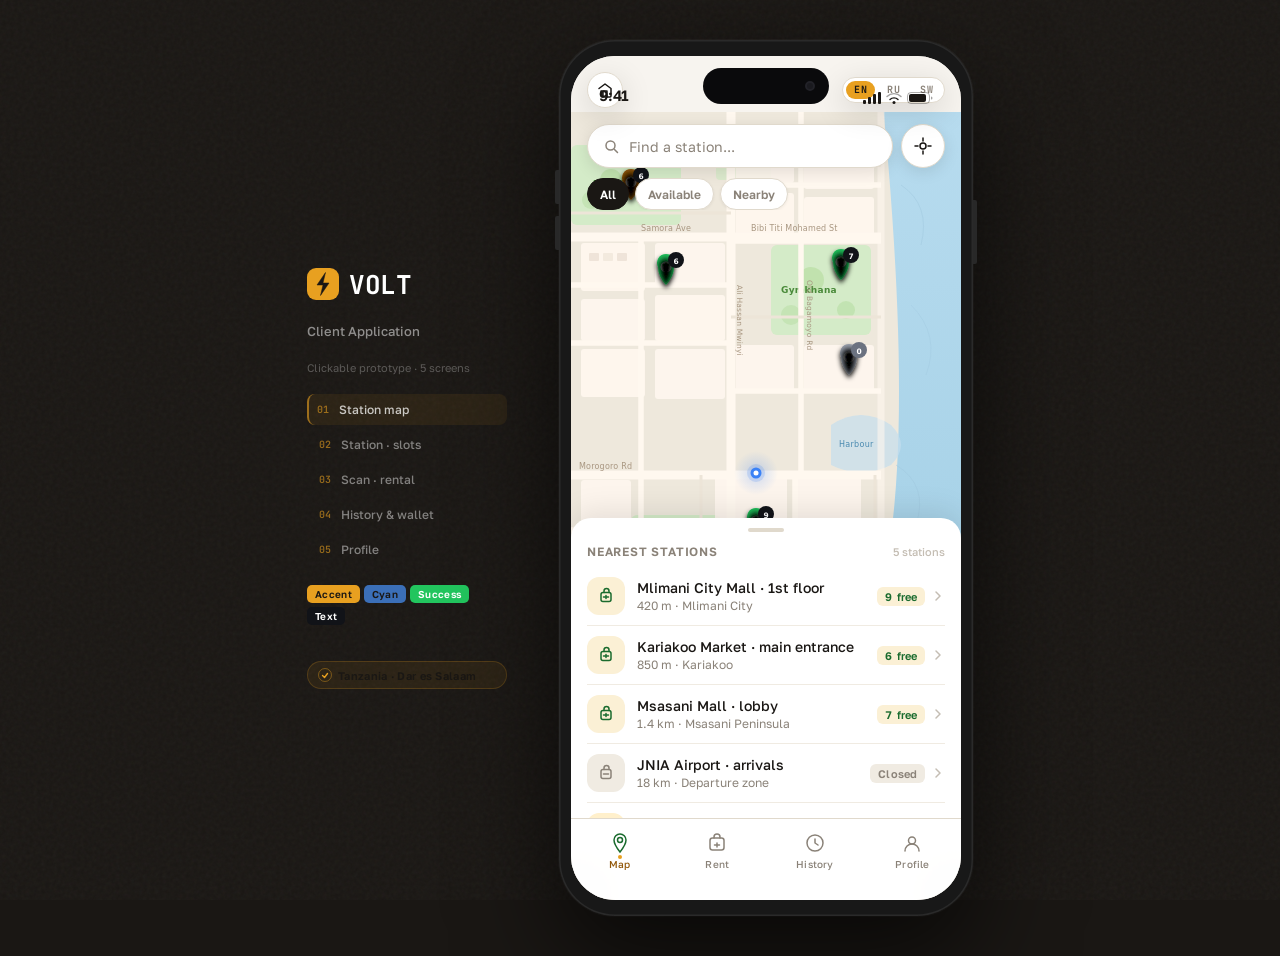
==== app-mobile/index.html @ 8ef713ff "VOLT — powerbank sharing platform for Tanzania Client app (EN/SW/RU) · Operator CRM with live simula" ====
<!DOCTYPE html>
<html lang="en">
<head>
<meta charset="UTF-8"/>
<meta name="viewport" content="width=device-width,initial-scale=1.0"/>
<title>VOLT · Powerbank Sharing</title>
<link rel="preconnect" href="https://fonts.googleapis.com"/>
<link rel="preconnect" href="https://fonts.gstatic.com" crossorigin/>
<link href="https://fonts.googleapis.com/css2?family=Golos+Text:wght@400;500;600;700&family=JetBrains+Mono:wght@400;600&display=swap" rel="stylesheet"/>
<link rel="stylesheet" href="styles.css?v=7"/>
<link rel="icon" href="data:image/svg+xml,<svg xmlns='http://www.w3.org/2000/svg' viewBox='0 0 24 24' fill='%23329E60'><path d='M13 2 4 14h6l-1 8 9-12h-6l1-8z'/></svg>">
</head>
<body>

<div class="canvas" id="canvas">

  <!-- ── Canvas sidebar ── -->
  <aside class="canvas-meta" id="canvasMeta" aria-label="Prototype info">
    <div class="cm-brand">
      <svg width="32" height="32" viewBox="0 0 32 32" fill="none" aria-hidden="true">
        <rect width="32" height="32" rx="9" fill="#E8A020"/>
        <path d="M18.5 4.5L10 17H16L13.5 27.5L22 15H16L18.5 4.5Z" fill="#1A1714" stroke="#1A1714" stroke-width=".5" stroke-linejoin="round"/>
      </svg>
      <span class="cm-wordmark">VOLT</span>
    </div>
    <p class="cm-desc" data-i18n="protoLabel">Client Application</p>
    <p class="cm-sub" data-i18n="protoSub">Clickable prototype · 5 screens</p>
    <div class="cm-screens">
      <div class="cm-screen-item" data-jump="map">
        <span class="cm-screen-num">01</span>
        <span class="cm-screen-name" data-i18n-screen="0">Station map</span>
      </div>
      <div class="cm-screen-item" data-jump="station">
        <span class="cm-screen-num">02</span>
        <span class="cm-screen-name" data-i18n-screen="1">Station · slots</span>
      </div>
      <div class="cm-screen-item" data-jump="rent">
        <span class="cm-screen-num">03</span>
        <span class="cm-screen-name" data-i18n-screen="2">Scan · rental</span>
      </div>
      <div class="cm-screen-item" data-jump="history">
        <span class="cm-screen-num">04</span>
        <span class="cm-screen-name" data-i18n-screen="3">History &amp; wallet</span>
      </div>
      <div class="cm-screen-item" data-jump="profile">
        <span class="cm-screen-num">05</span>
        <span class="cm-screen-name" data-i18n-screen="4">Profile</span>
      </div>
    </div>
    <div class="cm-tokens">
      <span class="cm-token" style="background:#E8A020;color:#1A1714">Accent</span>
      <span class="cm-token" style="background:#3B6FB8;color:#1A1714">Cyan</span>
      <span class="cm-token" style="background:#22C55E;color:#fff">Success</span>
      <span class="cm-token" style="background:#111318;color:#fff">Text</span>
    </div>
    <!-- Market badge -->
    <div class="cm-market-badge">
      <svg width="14" height="14" viewBox="0 0 14 14" fill="none" aria-hidden="true">
        <circle cx="7" cy="7" r="6.5" stroke="#E8A020" stroke-opacity=".4"/>
        <path d="M4.5 7.5l2 2 3-4" stroke="#E8A020" stroke-width="1.4" stroke-linecap="round" stroke-linejoin="round"/>
      </svg>
      Tanzania · Dar es Salaam
    </div>
  </aside>

  <!-- ── iPhone frame ── -->
  <div class="device" id="device">

    <div class="device-btn-vol-up"   aria-hidden="true"></div>
    <div class="device-btn-vol-down" aria-hidden="true"></div>
    <div class="device-btn-power"    aria-hidden="true"></div>

    <div class="screen-wrap" id="screenWrap">

      <!-- Dynamic Island -->
      <div class="dynamic-island" aria-hidden="true">
        <div class="di-camera"></div>
      </div>

      <!-- Status bar -->
      <header class="status-bar" id="statusBar" aria-label="Status bar">
        <time class="sb-time">9:41</time>
        <div class="sb-icons" aria-hidden="true">
          <svg width="18" height="12" viewBox="0 0 18 12" fill="none">
            <rect x="0"  y="8" width="3" height="4" rx="1" fill="currentColor"/>
            <rect x="5"  y="5" width="3" height="7" rx="1" fill="currentColor"/>
            <rect x="10" y="2" width="3" height="10" rx="1" fill="currentColor"/>
            <rect x="15" y="0" width="3" height="12" rx="1" fill="currentColor"/>
          </svg>
          <svg width="16" height="12" viewBox="0 0 16 12" fill="none">
            <circle cx="8" cy="10.5" r="1.5" fill="currentColor"/>
            <path d="M4 7.5a5.65 5.65 0 018 0" stroke="currentColor" stroke-width="1.4" stroke-linecap="round" fill="none"/>
            <path d="M1 4.5a10 10 0 0114 0" stroke="currentColor" stroke-width="1.4" stroke-linecap="round" fill="none" opacity=".4"/>
          </svg>
          <svg width="26" height="12" viewBox="0 0 26 12" fill="none">
            <rect x=".5" y=".5" width="22" height="11" rx="3.5" stroke="currentColor" stroke-opacity=".35"/>
            <rect x="2"  y="2"  width="17" height="8" rx="2" fill="currentColor"/>
            <path d="M24 4.5v3a1.5 1.5 0 000-3z" fill="currentColor" opacity=".4"/>
          </svg>
        </div>
      </header>

      <!-- ════════════════════════════════════════════════
           SCREEN: MAP — Dar es Salaam
           ════════════════════════════════════════════════ -->
      <section class="screen active" id="screen-map" aria-label="Station map">

        <!-- Map SVG — Dar es Salaam city centre -->
        <div class="map-wrap" aria-hidden="true">
          <svg id="mapSvg" viewBox="0 0 390 760" preserveAspectRatio="xMidYMid slice" xmlns="http://www.w3.org/2000/svg">
            <defs>
              <filter id="f-pin-shadow" x="-30%" y="-30%" width="160%" height="160%">
                <feGaussianBlur in="SourceAlpha" stdDeviation="2.5"/>
                <feOffset dx="0" dy="3"/>
                <feComposite in2="SourceGraphic"/>
              </filter>
              <filter id="f-glow" x="-50%" y="-50%" width="200%" height="200%">
                <feGaussianBlur stdDeviation="4" result="blur"/>
                <feMerge><feMergeNode in="blur"/><feMergeNode in="SourceGraphic"/></feMerge>
              </filter>
              <radialGradient id="g-location" cx="50%" cy="50%" r="50%">
                <stop offset="0%" stop-color="#3B82F6" stop-opacity=".25"/>
                <stop offset="100%" stop-color="#3B82F6" stop-opacity="0"/>
              </radialGradient>
              <!-- Ocean gradient -->
              <linearGradient id="g-ocean" x1="0%" y1="0%" x2="0%" y2="100%">
                <stop offset="0%" stop-color="#B8DCEF"/>
                <stop offset="100%" stop-color="#9DCCE3"/>
              </linearGradient>
            </defs>

            <!-- Ground — warm sandy tone for Tanzania -->
            <rect width="390" height="760" fill="#EEE8DC"/>

            <!-- Indian Ocean / harbour (eastern side) -->
            <path d="M310 0 L390 0 L390 760 L310 760 Q330 600 320 450 Q340 300 310 0Z" fill="url(#g-ocean)"/>
            <!-- Ocean ripple lines -->
            <path d="M330 100 Q360 120 350 160" stroke="#A0C8DE" stroke-width="1" fill="none" opacity=".5"/>
            <path d="M340 220 Q370 250 355 290" stroke="#A0C8DE" stroke-width="1" fill="none" opacity=".4"/>
            <path d="M325 380 Q358 400 345 440" stroke="#A0C8DE" stroke-width="1" fill="none" opacity=".5"/>
            <text x="336" y="520" font-family="system-ui,sans-serif" font-size="9" font-weight="500" fill="#5A9DC0" letter-spacing=".5" transform="rotate(90,336,520)">Indian Ocean</text>

            <!-- Dar es Salaam harbour -->
            <path d="M260 340 Q290 320 320 340 Q340 360 320 380 Q290 395 260 380Z" fill="#C5DFEE" opacity=".7"/>
            <text x="268" y="362" font-family="system-ui,sans-serif" font-size="8" font-weight="500" fill="#4A8AB0" letter-spacing=".3">Harbour</text>

            <!-- Parks / green areas -->
            <rect x="0"   y="60"  width="110" height="80"  rx="6" fill="#D4EBC8"/>
            <rect x="200" y="160" width="100" height="90"  rx="6" fill="#D4EBC8"/>
            <rect x="60"  y="430" width="90"  height="70"  rx="6" fill="#D4EBC8"/>
            <rect x="0"   y="560" width="80"  height="70"  rx="6" fill="#D4EBC8"/>
            <rect x="145" y="50"  width="55"  height="45"  rx="4" fill="#D4EBC8" opacity=".7"/>

            <!-- Park trees -->
            <circle cx="40"  cy="95"  r="11" fill="#BBE0A8" opacity=".8"/>
            <circle cx="75"  cy="105" r="8"  fill="#BBE0A8" opacity=".7"/>
            <circle cx="20"  cy="115" r="9"  fill="#BBE0A8" opacity=".6"/>
            <circle cx="240" cy="195" r="13" fill="#BBE0A8" opacity=".8"/>
            <circle cx="275" cy="225" r="9"  fill="#BBE0A8" opacity=".7"/>
            <circle cx="220" cy="230" r="10" fill="#BBE0A8" opacity=".6"/>
            <circle cx="95"  cy="458" r="10" fill="#BBE0A8" opacity=".7"/>
            <circle cx="65"  cy="475" r="8"  fill="#BBE0A8" opacity=".6"/>
            <text x="22"  y="102" font-family="system-ui,sans-serif" font-size="9" font-weight="600" fill="#4A8A3A" letter-spacing=".3">Mnazi Mmoja</text>
            <text x="210" y="208" font-family="system-ui,sans-serif" font-size="9" font-weight="600" fill="#4A8A3A" letter-spacing=".3">Gymkhana</text>

            <!-- City blocks -->
            <rect x="10"  y="158" width="64"  height="48" rx="3" fill="#FFF8EF" opacity=".92"/>
            <rect x="10"  y="214" width="64"  height="42" rx="3" fill="#FFF8EF" opacity=".88"/>
            <rect x="10"  y="264" width="64"  height="48" rx="3" fill="#FFF8EF" opacity=".92"/>
            <rect x="84"  y="158" width="70"  height="44" rx="3" fill="#FFF8EF" opacity=".88"/>
            <rect x="84"  y="210" width="70"  height="46" rx="3" fill="#FFF8EF" opacity=".92"/>
            <rect x="84"  y="264" width="70"  height="50" rx="3" fill="#FFF8EF" opacity=".88"/>
            <rect x="165" y="58"  width="58"  height="40" rx="3" fill="#FFF8EF" opacity=".88"/>
            <rect x="165" y="108" width="58"  height="42" rx="3" fill="#FFF8EF" opacity=".92"/>
            <rect x="165" y="260" width="58"  height="46" rx="3" fill="#FFF8EF" opacity=".88"/>
            <rect x="233" y="58"  width="70"  height="46" rx="3" fill="#FFF8EF" opacity=".88"/>
            <rect x="233" y="112" width="70"  height="40" rx="3" fill="#FFF8EF" opacity=".92"/>
            <rect x="233" y="260" width="70"  height="48" rx="3" fill="#FFF8EF" opacity=".88"/>
            <rect x="10"  y="395" width="50"  height="64" rx="3" fill="#FFF8EF" opacity=".88"/>
            <rect x="70"  y="514" width="54"  height="52" rx="3" fill="#FFF8EF" opacity=".92"/>
            <rect x="144" y="390" width="72"  height="50" rx="3" fill="#FFF8EF" opacity=".88"/>
            <rect x="144" y="448" width="72"  height="55" rx="3" fill="#FFF8EF" opacity=".92"/>
            <rect x="226" y="390" width="64"  height="55" rx="3" fill="#FFF8EF" opacity=".88"/>
            <rect x="226" y="453" width="64"  height="50" rx="3" fill="#FFF8EF" opacity=".92"/>
            <rect x="10"  y="530" width="52"  height="60" rx="3" fill="#FFF8EF" opacity=".88"/>
            <rect x="144" y="520" width="72"  height="58" rx="3" fill="#FFF8EF" opacity=".92"/>
            <rect x="226" y="520" width="64"  height="58" rx="3" fill="#FFF8EF" opacity=".88"/>

            <!-- Windows detail -->
            <rect x="18"  y="168" width="10" height="8" rx="1" fill="#E8DDD0" opacity=".7"/>
            <rect x="32"  y="168" width="10" height="8" rx="1" fill="#E8DDD0" opacity=".5"/>
            <rect x="46"  y="168" width="10" height="8" rx="1" fill="#E8DDD0" opacity=".7"/>
            <rect x="243" y="68"  width="12" height="9" rx="1" fill="#E8DDD0" opacity=".6"/>
            <rect x="262" y="68"  width="12" height="9" rx="1" fill="#E8DDD0" opacity=".5"/>
            <rect x="281" y="68"  width="12" height="9" rx="1" fill="#E8DDD0" opacity=".6"/>

            <!-- Main arteries — Dar es Salaam roads -->
            <line x1="0" y1="152" x2="310" y2="152" stroke="#FFF8EF" stroke-width="9"/>
            <line x1="0" y1="390" x2="310" y2="390" stroke="#FFF8EF" stroke-width="9"/>
            <line x1="160" y1="0" x2="160" y2="760" stroke="#FFF8EF" stroke-width="9"/>
            <line x1="310" y1="0" x2="310" y2="760" stroke="#FFF8EF" stroke-width="7" opacity=".6"/>

            <!-- Secondary roads -->
            <line x1="0"   y1="200" x2="160" y2="200" stroke="#FFF8EF" stroke-width="5.5"/>
            <line x1="0"   y1="258" x2="160" y2="258" stroke="#FFF8EF" stroke-width="5.5"/>
            <line x1="160" y1="100" x2="310" y2="100" stroke="#FFF8EF" stroke-width="5.5"/>
            <line x1="160" y1="156" x2="310" y2="156" stroke="#FFF8EF" stroke-width="5.5"/>
            <line x1="160" y1="306" x2="310" y2="306" stroke="#FFF8EF" stroke-width="5.5"/>
            <line x1="0"   y1="445" x2="310" y2="445" stroke="#FFF8EF" stroke-width="5.5"/>
            <line x1="0"   y1="510" x2="310" y2="510" stroke="#FFF8EF" stroke-width="5.5"/>
            <line x1="70"  y1="152" x2="70"  y2="390" stroke="#FFF8EF" stroke-width="5.5"/>
            <line x1="230" y1="0"   x2="230" y2="390" stroke="#FFF8EF" stroke-width="5.5"/>
            <line x1="70"  y1="390" x2="70"  y2="600" stroke="#FFF8EF" stroke-width="5.5"/>
            <line x1="224" y1="390" x2="224" y2="600" stroke="#FFF8EF" stroke-width="5.5"/>

            <!-- Tertiary roads -->
            <line x1="0"   y1="128" x2="160" y2="128" stroke="#EDE5D8" stroke-width="3"/>
            <line x1="160" y1="80"  x2="310" y2="80"  stroke="#EDE5D8" stroke-width="3"/>
            <line x1="160" y1="232" x2="310" y2="232" stroke="#EDE5D8" stroke-width="3"/>
            <line x1="0"   y1="590" x2="310" y2="590" stroke="#EDE5D8" stroke-width="3"/>
            <line x1="130" y1="390" x2="130" y2="600" stroke="#EDE5D8" stroke-width="3"/>
            <line x1="304" y1="390" x2="304" y2="600" stroke="#EDE5D8" stroke-width="3"/>

            <!-- Road labels -->
            <text x="70"  y="146" font-family="system-ui,sans-serif" font-size="8" fill="#A89680" font-weight="500" letter-spacing=".2">Samora Ave</text>
            <text x="180" y="146" font-family="system-ui,sans-serif" font-size="8" fill="#A89680" font-weight="500" letter-spacing=".2">Bibi Titi Mohamed St</text>
            <text x="8"   y="384" font-family="system-ui,sans-serif" font-size="8" fill="#A89680" font-weight="500" letter-spacing=".2">Morogoro Rd</text>
            <text x="166" y="200" font-family="system-ui,sans-serif" font-size="7.5" fill="#A89680" transform="rotate(90,166,200)" letter-spacing=".2">Ali Hassan Mwinyi</text>
            <text x="236" y="195" font-family="system-ui,sans-serif" font-size="7.5" fill="#A89680" transform="rotate(90,236,195)" letter-spacing=".2">Old Bagamoyo Rd</text>

            <!-- USER LOCATION -->
            <circle cx="185" cy="388" r="22" fill="url(#g-location)"/>
            <circle cx="185" cy="388" r="9"  fill="rgba(59,130,246,.18)"/>
            <circle cx="185" cy="388" r="5.5" fill="#3B82F6"/>
            <circle cx="185" cy="388" r="2.5" fill="white"/>

            <!-- ══ STATION PINS ══ -->

            <!-- PIN 0 · Mlimani City Mall · GREEN · 9 -->
            <g id="pin-0" class="map-pin" data-station="0" tabindex="0" role="button" aria-label="Mlimani City Mall, 9 available">
              <g filter="url(#f-pin-shadow)">
                <path d="M185 454 Q177 445 177 436 a9 9 0 1 1 16 0 Q193 445 185 454Z" fill="#22C55E"/>
                <circle cx="185" cy="436" r="5.5" fill="rgba(255,255,255,.9)"/>
                <path d="M182 434h6M185 432v4" stroke="#22C55E" stroke-width="1.4" stroke-linecap="round"/>
              </g>
              <circle cx="195" cy="429" r="8" fill="#111318"/>
              <text x="195" y="432.5" font-family="system-ui" font-size="7.5" fill="white" text-anchor="middle" font-weight="700">9</text>
            </g>

            <!-- PIN 1 · Kariakoo Market · GREEN · 6 -->
            <g id="pin-1" class="map-pin" data-station="1" tabindex="0" role="button" aria-label="Kariakoo Market, 6 available">
              <g filter="url(#f-pin-shadow)">
                <path d="M95 200 Q87 191 87 182 a9 9 0 1 1 16 0 Q103 191 95 200Z" fill="#22C55E"/>
                <circle cx="95" cy="182" r="5.5" fill="rgba(255,255,255,.9)"/>
                <path d="M92 180h6M95 178v4" stroke="#22C55E" stroke-width="1.4" stroke-linecap="round"/>
              </g>
              <circle cx="105" cy="175" r="8" fill="#111318"/>
              <text x="105" y="178.5" font-family="system-ui" font-size="7.5" fill="white" text-anchor="middle" font-weight="700">6</text>
            </g>

            <!-- PIN 2 · Msasani Mall · GREEN · 7 -->
            <g id="pin-2" class="map-pin" data-station="2" tabindex="0" role="button" aria-label="Msasani Mall, 7 available">
              <g filter="url(#f-pin-shadow)">
                <path d="M270 195 Q262 186 262 177 a9 9 0 1 1 16 0 Q278 186 270 195Z" fill="#22C55E"/>
                <circle cx="270" cy="177" r="5.5" fill="rgba(255,255,255,.9)"/>
                <path d="M267 175h6M270 173v4" stroke="#22C55E" stroke-width="1.4" stroke-linecap="round"/>
              </g>
              <circle cx="280" cy="170" r="8" fill="#111318"/>
              <text x="280" y="173.5" font-family="system-ui" font-size="7.5" fill="white" text-anchor="middle" font-weight="700">7</text>
            </g>

            <!-- PIN 3 · JNIA Airport · GRAY · 0 -->
            <g id="pin-3" class="map-pin" data-station="3" tabindex="0" role="button" aria-label="JNIA Airport, under maintenance">
              <g filter="url(#f-pin-shadow)">
                <path d="M278 290 Q270 281 270 272 a9 9 0 1 1 16 0 Q286 281 278 290Z" fill="#9CA3AF"/>
                <circle cx="278" cy="272" r="5.5" fill="rgba(255,255,255,.9)"/>
                <path d="M275 272h6" stroke="#9CA3AF" stroke-width="1.4" stroke-linecap="round"/>
              </g>
              <circle cx="288" cy="265" r="8" fill="#6B7280"/>
              <text x="288" y="268.5" font-family="system-ui" font-size="7.5" fill="white" text-anchor="middle" font-weight="700">0</text>
            </g>

            <!-- PIN 4 · Ubungo Terminal · YELLOW · 6 -->
            <g id="pin-4" class="map-pin" data-station="4" tabindex="0" role="button" aria-label="Ubungo Terminal, 6 available">
              <g filter="url(#f-pin-shadow)">
                <path d="M60 115 Q52 106 52 97 a9 9 0 1 1 16 0 Q68 106 60 115Z" fill="#92580A"/>
                <circle cx="60" cy="97" r="5.5" fill="rgba(255,255,255,.9)"/>
                <path d="M57 95h6M60 93v4" stroke="#92580A" stroke-width="1.4" stroke-linecap="round"/>
              </g>
              <circle cx="70" cy="90" r="8" fill="#111318"/>
              <text x="70" y="93.5" font-family="system-ui" font-size="7.5" fill="white" text-anchor="middle" font-weight="700">6</text>
            </g>

          </svg>
        </div>

        <!-- Top bar: home + lang switcher -->
        <div class="map-topbar">
          <a class="map-home-btn" href="../" aria-label="Back to overview">
            <svg width="16" height="16" viewBox="0 0 16 16" fill="none" stroke="currentColor" stroke-width="1.5" aria-hidden="true">
              <path d="M2 6.5L8 2l6 4.5V14a1 1 0 01-1 1H5a1 1 0 01-1-1V9H5v5" stroke-linecap="round" stroke-linejoin="round"/>
              <path d="M6 15V9h4v6" stroke-linecap="round" stroke-linejoin="round"/>
            </svg>
          </a>
          <div class="map-lang-row" role="group" aria-label="Language">
            <button class="map-lang-btn" data-map-lang="en" aria-label="English">EN</button>
            <button class="map-lang-btn" data-map-lang="ru" aria-label="Русский">RU</button>
            <button class="map-lang-btn" data-map-lang="sw" aria-label="Kiswahili">SW</button>
          </div>
        </div>

        <!-- Search bar -->
        <div class="map-search-row">
          <button class="map-search-pill" id="mapSearchBtn" aria-label="Find station">
            <svg width="15" height="15" viewBox="0 0 15 15" fill="none" stroke="currentColor" stroke-width="1.5" aria-hidden="true">
              <circle cx="6.5" cy="6.5" r="4.5"/><path d="M10.5 10.5l3 3" stroke-linecap="round"/>
            </svg>
            <span data-i18n="searchPlh">Find a station...</span>
          </button>
          <button class="map-geo-btn" id="mapGeoBtn" aria-label="My location">
            <svg width="18" height="18" viewBox="0 0 18 18" fill="none" stroke="currentColor" stroke-width="1.5" aria-hidden="true">
              <circle cx="9" cy="9" r="3"/><path d="M9 1v3M9 14v3M1 9h3M14 9h3" stroke-linecap="round"/>
            </svg>
          </button>
        </div>

        <!-- Filter chips -->
        <div class="map-chips" role="group" aria-label="Filters">
          <button class="chip chip-active" data-filter="all"       data-filter-label="filterAll">All</button>
          <button class="chip"             data-filter="available" data-filter-label="filterAvail">Available</button>
          <button class="chip"             data-filter="nearby"    data-filter-label="filterNearby">Nearby</button>
        </div>

        <!-- Bottom sheet -->
        <div class="bottom-sheet" id="mapSheet" role="region" aria-label="Station list">
          <div class="sheet-handle" aria-hidden="true"></div>
          <div class="sheet-header">
            <span class="sheet-title" data-i18n="allStations">Nearest stations</span>
            <span class="sheet-count" data-i18n="stationCount">5 stations</span>
          </div>
          <div class="sheet-scroll">

            <!-- Station 0: Mlimani City Mall -->
            <button class="station-row" data-station="0" aria-label="Mlimani City Mall, 420m, 9 available">
              <div class="station-row-icon icon-green">
                <svg width="18" height="18" viewBox="0 0 18 18" fill="none" stroke="currentColor" stroke-width="1.5" aria-hidden="true">
                  <rect x="4" y="5.5" width="10" height="9" rx="2"/><path d="M7 5.5V4a2.5 2.5 0 015 0v1.5" stroke-linecap="round"/><path d="M6.5 10h5M9 8.5v3" stroke-linecap="round"/>
                </svg>
              </div>
              <div class="station-row-body">
                <span class="station-row-name" data-station-name="0">Mlimani City Mall · 1st floor</span>
                <span class="station-row-sub"  data-station-sub="0">420 m · Mlimani City</span>
              </div>
              <div class="station-row-right">
                <span class="badge badge-green">9 <span data-i18n="available">free</span></span>
                <svg class="row-arrow" width="14" height="14" viewBox="0 0 14 14" fill="none" stroke="currentColor" stroke-width="1.5" aria-hidden="true">
                  <path d="M5 3l4 4-4 4" stroke-linecap="round" stroke-linejoin="round"/>
                </svg>
              </div>
            </button>

            <!-- Station 1: Kariakoo Market -->
            <button class="station-row" data-station="1" aria-label="Kariakoo Market, 850m, 6 available">
              <div class="station-row-icon icon-green">
                <svg width="18" height="18" viewBox="0 0 18 18" fill="none" stroke="currentColor" stroke-width="1.5" aria-hidden="true">
                  <rect x="4" y="5.5" width="10" height="9" rx="2"/><path d="M7 5.5V4a2.5 2.5 0 015 0v1.5" stroke-linecap="round"/><path d="M6.5 10h5M9 8.5v3" stroke-linecap="round"/>
                </svg>
              </div>
              <div class="station-row-body">
                <span class="station-row-name" data-station-name="1">Kariakoo Market · main entrance</span>
                <span class="station-row-sub"  data-station-sub="1">850 m · Kariakoo</span>
              </div>
              <div class="station-row-right">
                <span class="badge badge-green">6 <span data-i18n="available">free</span></span>
                <svg class="row-arrow" width="14" height="14" viewBox="0 0 14 14" fill="none" stroke="currentColor" stroke-width="1.5" aria-hidden="true">
                  <path d="M5 3l4 4-4 4" stroke-linecap="round" stroke-linejoin="round"/>
                </svg>
              </div>
            </button>

            <!-- Station 2: Msasani Mall -->
            <button class="station-row" data-station="2" aria-label="Msasani Mall, 1.4km, 7 available">
              <div class="station-row-icon icon-green">
                <svg width="18" height="18" viewBox="0 0 18 18" fill="none" stroke="currentColor" stroke-width="1.5" aria-hidden="true">
                  <rect x="4" y="5.5" width="10" height="9" rx="2"/><path d="M7 5.5V4a2.5 2.5 0 015 0v1.5" stroke-linecap="round"/><path d="M6.5 10h5M9 8.5v3" stroke-linecap="round"/>
                </svg>
              </div>
              <div class="station-row-body">
                <span class="station-row-name" data-station-name="2">Msasani Mall · lobby</span>
                <span class="station-row-sub"  data-station-sub="2">1.4 km · Msasani Peninsula</span>
              </div>
              <div class="station-row-right">
                <span class="badge badge-green">7 <span data-i18n="available">free</span></span>
                <svg class="row-arrow" width="14" height="14" viewBox="0 0 14 14" fill="none" stroke="currentColor" stroke-width="1.5" aria-hidden="true">
                  <path d="M5 3l4 4-4 4" stroke-linecap="round" stroke-linejoin="round"/>
                </svg>
              </div>
            </button>

            <!-- Station 3: JNIA Airport (offline) -->
            <button class="station-row" data-station="3" aria-label="JNIA Airport, under maintenance">
              <div class="station-row-icon icon-gray">
                <svg width="18" height="18" viewBox="0 0 18 18" fill="none" stroke="currentColor" stroke-width="1.5" aria-hidden="true">
                  <rect x="4" y="5.5" width="10" height="9" rx="2"/><path d="M7 5.5V4a2.5 2.5 0 015 0v1.5" stroke-linecap="round"/><path d="M6.5 10h5" stroke-linecap="round"/>
                </svg>
              </div>
              <div class="station-row-body">
                <span class="station-row-name" data-station-name="3">JNIA Airport · arrivals hall</span>
                <span class="station-row-sub"  data-station-sub="3">18 km · Departure zone</span>
              </div>
              <div class="station-row-right">
                <span class="badge badge-gray" data-i18n="closed">Closed</span>
                <svg class="row-arrow" width="14" height="14" viewBox="0 0 14 14" fill="none" stroke="currentColor" stroke-width="1.5" aria-hidden="true">
                  <path d="M5 3l4 4-4 4" stroke-linecap="round" stroke-linejoin="round"/>
                </svg>
              </div>
            </button>

            <!-- Station 4: Ubungo Terminal -->
            <button class="station-row" data-station="4" aria-label="Ubungo Terminal, 3.8km, 6 available">
              <div class="station-row-icon icon-yellow">
                <svg width="18" height="18" viewBox="0 0 18 18" fill="none" stroke="currentColor" stroke-width="1.5" aria-hidden="true">
                  <rect x="4" y="5.5" width="10" height="9" rx="2"/><path d="M7 5.5V4a2.5 2.5 0 015 0v1.5" stroke-linecap="round"/><path d="M6.5 10h5M9 8.5v3" stroke-linecap="round"/>
                </svg>
              </div>
              <div class="station-row-body">
                <span class="station-row-name" data-station-name="4">Ubungo Terminal · bus hub</span>
                <span class="station-row-sub"  data-station-sub="4">3.8 km · Ubungo</span>
              </div>
              <div class="station-row-right">
                <span class="badge badge-yellow">6 <span data-i18n="available">free</span></span>
                <svg class="row-arrow" width="14" height="14" viewBox="0 0 14 14" fill="none" stroke="currentColor" stroke-width="1.5" aria-hidden="true">
                  <path d="M5 3l4 4-4 4" stroke-linecap="round" stroke-linejoin="round"/>
                </svg>
              </div>
            </button>

            <!-- Ad slot -->
            <div class="ad-slot ad-50" role="presentation" aria-hidden="true">
              <span data-i18n="adSlot50">Ad slot · 320×50</span>
            </div>

          </div>
        </div>
      </section>

      <!-- ════════════════════════════════════════════════
           SCREEN: STATION — Mlimani City Mall
           ════════════════════════════════════════════════ -->
      <section class="screen" id="screen-station" aria-label="Station detail">

        <div class="station-hero">
          <div class="sh-grid"  aria-hidden="true"></div>
          <div class="sh-glow"  aria-hidden="true"></div>
          <button class="sh-back" id="stationBack" data-i18n-aria="backMap" aria-label="Back to map">
            <svg width="16" height="16" viewBox="0 0 16 16" fill="none" stroke="currentColor" stroke-width="2" aria-hidden="true">
              <path d="M10 3L5 8l5 5" stroke-linecap="round" stroke-linejoin="round"/>
            </svg>
          </button>
          <div class="sh-share-btn" id="shareBtn" role="button" tabindex="0" data-i18n-aria="shareStation" aria-label="Share station">
            <svg width="16" height="16" viewBox="0 0 16 16" fill="none" stroke="currentColor" stroke-width="1.5" aria-hidden="true">
              <circle cx="13" cy="3" r="1.5"/><circle cx="3" cy="8" r="1.5"/><circle cx="13" cy="13" r="1.5"/>
              <path d="M4.5 7.25L11.5 3.75M4.5 8.75L11.5 12.25" stroke-linecap="round"/>
            </svg>
          </div>
          <div class="sh-content">
            <div class="sh-status">
              <span class="sh-status-dot" aria-hidden="true"></span>
              <span data-i18n="stationStatus">Open · 9:00–21:00</span>
            </div>
            <h1 class="sh-name" data-station-name="0">Mlimani City Mall · 1st floor</h1>
            <p class="sh-address" data-station-sub="0">420 m · Mlimani City</p>
          </div>
          <div class="sh-stats">
            <div class="sh-stat">
              <span class="sh-stat-val">9</span>
              <span class="sh-stat-lbl" data-i18n="available">free</span>
            </div>
            <div class="sh-stat-div" aria-hidden="true"></div>
            <div class="sh-stat">
              <span class="sh-stat-val">16</span>
              <span class="sh-stat-lbl">slots</span>
            </div>
            <div class="sh-stat-div" aria-hidden="true"></div>
            <div class="sh-stat">
              <span class="sh-stat-val" id="shStatFirst">1,500 TZS</span>
              <span class="sh-stat-lbl" id="shStatFirstLbl">1st hour</span>
            </div>
          </div>
          <div class="sh-accent-bar" aria-hidden="true"></div>
        </div>

        <div class="station-scroll">

          <div class="section-row">
            <span class="section-label" data-i18n="slotsLabel">Charging slots</span>
            <span class="section-meta" data-i18n="slotsMeta">9 charged · 2 charging · 5 empty</span>
          </div>

          <div class="slot-grid" id="slotGrid" role="grid" aria-label="Station slots">
            <!-- injected by JS -->
          </div>

          <div class="slot-panel" id="slotPanel" aria-live="polite">
            <div class="slot-panel-icon" aria-hidden="true">
              <svg width="20" height="20" viewBox="0 0 20 20" fill="none" stroke="currentColor" stroke-width="1.5" aria-hidden="true">
                <rect x="3" y="6" width="12" height="10" rx="2.5"/><path d="M7 6V4.5a3 3 0 016 0V6" stroke-linecap="round"/>
                <path d="M7 11.5h6M10 9.5v4" stroke-linecap="round"/>
              </svg>
            </div>
            <div class="slot-panel-info">
              <div class="slot-panel-serial" id="slotSerial">VT-2603-00417</div>
              <div class="slot-panel-meta"   id="slotMeta">100% · ~14h life · 10,000 mAh</div>
            </div>
            <button class="slot-panel-btn" id="slotTakeBtn" data-i18n-aria="takeThis" aria-label="Take this one">
              <span data-i18n="takeThis">Take this one</span>
            </button>
          </div>

          <!-- Tariff card -->
          <div class="tariff-card">
            <div class="tariff-row">
              <span class="tariff-label" data-i18n="tariffFirst">First hour</span>
              <span class="tariff-val"   data-tariff="first">1,500 TZS</span>
            </div>
            <div class="tariff-divider" aria-hidden="true"></div>
            <div class="tariff-row">
              <span class="tariff-label" data-i18n="tariffNext">After</span>
              <span class="tariff-val"   data-tariff="next">800 TZS/hr</span>
            </div>
            <div class="tariff-divider" aria-hidden="true"></div>
            <div class="tariff-row">
              <span class="tariff-label" data-i18n="tariffMax">Max per day</span>
              <span class="tariff-val tariff-val-accent" data-tariff="max">7,000 TZS</span>
            </div>
            <div class="tariff-deposit" data-tariff="deposit">Hold deposit 3,000 TZS · returned on return</div>
          </div>

          <!-- Reviews -->
          <div class="section-row section-row-mt">
            <span class="section-label" data-i18n="reviewsLabel">Reviews</span>
            <button class="section-link" data-i18n="reviewsAll">All</button>
          </div>
          <div class="reviews-row" id="reviewsRow">
            <!-- injected by JS / renderReviews() -->
          </div>

        </div>

        <div class="station-cta">
          <button class="btn btn-accent" id="stationScanBtn" data-i18n-aria="scanBtn" aria-label="Scan QR">
            <svg width="20" height="20" viewBox="0 0 20 20" fill="none" stroke="currentColor" stroke-width="1.5" aria-hidden="true">
              <rect x="2" y="2" width="5" height="5" rx="1"/><rect x="13" y="2" width="5" height="5" rx="1"/>
              <rect x="2" y="13" width="5" height="5" rx="1"/>
              <rect x="3" y="3" width="3" height="3" fill="currentColor"/><rect x="14" y="3" width="3" height="3" fill="currentColor"/>
              <rect x="3" y="14" width="3" height="3" fill="currentColor"/>
              <path d="M13 13h2v2h-2zM15 13h2M13 15v2M15 15h2v2M17 15v2" stroke-linecap="round"/>
            </svg>
            <span data-i18n="scanBtn">Scan QR</span>
          </button>
        </div>
      </section>

      <!-- ════════════════════════════════════════════════
           SCREEN: RENT / QR
           ════════════════════════════════════════════════ -->
      <section class="screen" id="screen-rent" aria-label="Scan and rent">

        <!-- QR view -->
        <div id="qrView" class="qr-view">
          <div class="qr-topbar">
            <button class="back-btn" id="rentBack" data-i18n-aria="backStation" aria-label="Back to station">
              <svg width="16" height="16" viewBox="0 0 16 16" fill="none" stroke="currentColor" stroke-width="2" aria-hidden="true">
                <path d="M10 3L5 8l5 5" stroke-linecap="round" stroke-linejoin="round"/>
              </svg>
            </button>
            <h1 class="screen-title" data-i18n="scanTitle">Scan QR</h1>
            <div style="width:36px"></div>
          </div>

          <div class="qr-area">
            <div class="qr-finder" id="qrFinder" aria-label="Camera viewfinder for QR code">
              <div class="qf-grid"   aria-hidden="true"></div>
              <div class="qf-corner qf-tl" aria-hidden="true"></div>
              <div class="qf-corner qf-tr" aria-hidden="true"></div>
              <div class="qf-corner qf-bl" aria-hidden="true"></div>
              <div class="qf-corner qf-br" aria-hidden="true"></div>
              <div class="qf-line" id="scanLine" aria-hidden="true"></div>
              <div class="qf-hint-inner" aria-hidden="true" data-i18n="scanHint">Point at the QR code on the station body</div>
            </div>
            <p class="qr-hint" data-i18n="scanHintOut">Point camera at the QR code on the station</p>
            <button class="qr-manual-btn" id="manualBtn" aria-label="Enter code manually">
              <svg width="14" height="14" viewBox="0 0 14 14" fill="none" stroke="currentColor" stroke-width="1.5" aria-hidden="true">
                <rect x="1" y="2" width="12" height="10" rx="2"/><path d="M4 7h6M4 5h4" stroke-linecap="round"/>
              </svg>
              <span data-i18n="scanManual">Enter code manually</span>
            </button>
            <div class="qr-scan-status" id="scanStatus" aria-live="polite">
              <div class="qss-dot" aria-hidden="true"></div>
              <span data-i18n="scanStatus">Scanning...</span>
            </div>
          </div>
        </div>

        <!-- Confirm sheet -->
        <div class="confirm-sheet" id="confirmSheet" role="dialog" aria-modal="true" aria-label="Confirm rental" hidden>
          <div class="cs-handle" aria-hidden="true"></div>
          <div class="cs-header">
            <div class="cs-icon-wrap" aria-hidden="true">
              <svg width="22" height="22" viewBox="0 0 22 22" fill="none" stroke="currentColor" stroke-width="2" aria-hidden="true">
                <path d="M4 11l5 5L18 6" stroke-linecap="round" stroke-linejoin="round"/>
              </svg>
            </div>
            <div>
              <div class="cs-serial">VT-2603-00417</div>
              <div class="cs-location" data-station-name="0">Mlimani City Mall · slot 6</div>
            </div>
            <div class="cs-charge-badge" aria-label="Charge 100%">
              <svg width="12" height="12" viewBox="0 0 12 12" fill="none" stroke="currentColor" stroke-width="1.5" aria-hidden="true">
                <path d="M7 1.5L4 6.5h3l-2 4" stroke-linecap="round" stroke-linejoin="round"/>
              </svg>
              100%
            </div>
          </div>
          <div class="cs-rows">
            <div class="cs-row">
              <span class="cs-row-label" data-i18n="capacity">Capacity</span>
              <span class="cs-row-val">10,000 mAh</span>
            </div>
            <div class="cs-row">
              <span class="cs-row-label" data-i18n="cables">Cables included</span>
              <span class="cs-row-val">USB-C · Lightning · Micro-USB</span>
            </div>
          </div>
          <div class="cs-tariff">
            <div class="cst-main">
              <span class="cst-price" id="cstPrice">1,500 TZS</span>
              <span class="cst-per" data-i18n="tariffFirst">first hour</span>
            </div>
            <div class="cst-sub" id="cstSub">Then 800 TZS/hr · max 7,000 TZS/day</div>
          </div>
          <p class="cs-deposit" id="csDeposit">Hold deposit: 3,000 TZS — returned within 10 min after return</p>
          <button class="btn btn-accent" id="confirmBtn" aria-label="Confirm and take powerbank">
            <span data-i18n="confirmBtn">Confirm &amp; take</span>
          </button>
          <button class="btn btn-ghost cs-cancel-btn" id="cancelConfirmBtn" aria-label="Cancel">
            <span data-i18n="cancelBtn">Cancel</span>
          </button>
        </div>

        <!-- Active rental -->
        <div class="rental-active" id="rentalView" hidden>
          <div class="ra-topbar">
            <div class="ra-brand" aria-hidden="true">
              <svg width="22" height="22" viewBox="0 0 22 22" fill="none">
                <rect width="22" height="22" rx="6" fill="#E8A020"/>
                <path d="M13 3L7.5 11.5H12L10 19L15.5 10.5H11L13 3Z" fill="#1A1714"/>
              </svg>
              <span>VOLT</span>
            </div>
            <span class="badge badge-green-dot" aria-label="Rental active">
              <span class="badge-dot-pulse" aria-hidden="true"></span>
              <span data-i18n="rentalActive">Renting</span>
            </span>
          </div>

          <div class="ra-timer-card">
            <div class="ra-timer-label" data-i18n="timerLabel">Rental time</div>
            <div class="ra-timer" id="rentalTimer" role="timer" aria-live="off">00:00</div>
            <div class="ra-cost-row">
              <span class="ra-cost" id="rentalCost">1,500 TZS</span>
              <span class="ra-cost-hint" data-i18n="costHint">will be charged</span>
            </div>
            <div class="ra-cost-bar">
              <div class="ra-cost-bar-fill" id="costBarFill" style="width:21%"></div>
            </div>
            <div class="ra-cost-bar-labels" id="costBarLabels">
              <span>1,500 TZS · 1h</span>
              <span>2,300 TZS · 2h</span>
              <span class="ra-cb-max">7,000 TZS · day</span>
            </div>
          </div>

          <div class="ra-info-card">
            <div class="ra-info-row">
              <span class="ra-info-label">
                <svg width="13" height="13" viewBox="0 0 13 13" fill="none" stroke="currentColor" stroke-width="1.5" aria-hidden="true">
                  <rect x="1" y="3.5" width="9" height="8" rx="2"/><path d="M3.5 3.5V3a2.5 2.5 0 015 0v.5" stroke-linecap="round"/>
                </svg>
                <span data-i18n="serialLabel">Serial number</span>
              </span>
              <span class="ra-info-val mono">VT-2603-00417</span>
            </div>
            <div class="ra-info-row">
              <span class="ra-info-label">
                <svg width="13" height="13" viewBox="0 0 13 13" fill="none" stroke="currentColor" stroke-width="1.5" aria-hidden="true">
                  <circle cx="6.5" cy="6.5" r="5"/><path d="M6.5 3.5v3l2 1.5" stroke-linecap="round"/>
                </svg>
                <span data-i18n="takenFrom">Taken from</span>
              </span>
              <span class="ra-info-val" data-station-name="0">Mlimani City Mall</span>
            </div>
            <div class="ra-info-row">
              <span class="ra-info-label">
                <svg width="13" height="13" viewBox="0 0 13 13" fill="none" stroke="currentColor" stroke-width="1.5" aria-hidden="true">
                  <path d="M6.5 1.5L4.5 6.5h4l-2.5 5" stroke-linecap="round" stroke-linejoin="round"/>
                </svg>
                <span data-i18n="chargeLabel">Charge at pickup</span>
              </span>
              <span class="ra-info-val">100%</span>
            </div>
          </div>

          <div class="ra-actions">
            <button class="btn btn-ghost ra-return-btn" id="howReturnBtn" aria-label="How to return">
              <svg width="17" height="17" viewBox="0 0 17 17" fill="none" stroke="currentColor" stroke-width="1.5" aria-hidden="true">
                <circle cx="8.5" cy="8.5" r="6.5"/><path d="M8.5 5.5v4l2.5 1.5" stroke-linecap="round"/>
              </svg>
              <span data-i18n="howReturn">How to return</span>
            </button>
            <button class="btn btn-secondary ra-map-btn" id="findReturnBtn" aria-label="Find return point">
              <svg width="17" height="17" viewBox="0 0 17 17" fill="none" stroke="currentColor" stroke-width="1.5" aria-hidden="true">
                <path d="M8.5 2a5 5 0 00-5 5c0 4 5 9 5 9s5-5 5-9a5 5 0 00-5-5z"/><circle cx="8.5" cy="7" r="2"/>
              </svg>
              <span data-i18n="findReturn">Find return point</span>
            </button>
          </div>
        </div>

        <!-- Return sheet -->
        <div class="return-sheet" id="returnSheet" role="dialog" aria-modal="true" aria-label="Return instructions" hidden>
          <div class="sheet-handle" aria-hidden="true"></div>
          <h2 class="return-title" data-i18n="returnTitle">How to return the powerbank</h2>
          <div class="return-steps">
            <div class="return-step">
              <div class="rs-num">1</div>
              <div class="rs-body">
                <div class="rs-title" data-i18n="returnStep1t">Find any VOLT station</div>
                <div class="rs-desc"  data-i18n="returnStep1d">You can return at any station in the city — not necessarily where you took it.</div>
              </div>
            </div>
            <div class="return-step">
              <div class="rs-num">2</div>
              <div class="rs-body">
                <div class="rs-title" data-i18n="returnStep2t">Insert powerbank into a free slot</div>
                <div class="rs-desc"  data-i18n="returnStep2d">Any empty slot. You'll hear a click — the powerbank is locked in.</div>
              </div>
            </div>
            <div class="return-step">
              <div class="rs-num">3</div>
              <div class="rs-body">
                <div class="rs-title" data-i18n="returnStep3t">Rental ends automatically</div>
                <div class="rs-desc"  id="rs3desc">Billed by actual usage. Deposit 3,000 TZS returned within 10 minutes.</div>
              </div>
            </div>
          </div>
          <button class="btn btn-secondary" id="closeReturn" aria-label="Close">
            <span data-i18n="understood">Got it</span>
          </button>
        </div>

      </section>

      <!-- ════════════════════════════════════════════════
           SCREEN: HISTORY
           ════════════════════════════════════════════════ -->
      <section class="screen" id="screen-history" aria-label="History and wallet">
        <div class="history-topbar">
          <h1 class="history-title" data-i18n="histTitle">History &amp; wallet</h1>
          <div class="history-tabs" role="tablist">
            <button class="htab htab-active" id="htabCurrent" role="tab" aria-selected="true" aria-controls="history-content">
              <span data-i18n="histCurrent">Current</span>
            </button>
            <button class="htab" id="htabHistory" role="tab" aria-selected="false" aria-controls="history-content">
              <span data-i18n="histHistory">History</span>
            </button>
          </div>
        </div>

        <div class="history-scroll" id="history-content">

          <div id="panel-current">
            <div class="current-rental-card">
              <div class="crc-top">
                <span class="crc-label" data-i18n="activeRental">Active rental</span>
                <span class="active-dot-badge">
                  <span class="badge-dot-pulse" aria-hidden="true"></span>
                  <span data-i18n="inProgress">In progress</span>
                </span>
              </div>
              <div class="crc-serial">VT-2603-00417</div>
              <div class="crc-station" data-station-name="0">Mlimani City Mall</div>
              <div class="crc-timer" id="histTimer" role="timer" aria-live="off">00:00</div>
              <div class="crc-cost" id="histCost">1,500 TZS</div>
              <button class="crc-go-btn" id="crcGoBtn" aria-label="Go to rental">
                <span data-i18n="goToRental">Go to rental</span>
                <svg width="14" height="14" viewBox="0 0 14 14" fill="none" stroke="currentColor" stroke-width="1.5" aria-hidden="true">
                  <path d="M3 7h8M8 4l3 3-3 3" stroke-linecap="round" stroke-linejoin="round"/>
                </svg>
              </button>
            </div>
          </div>

          <div id="panel-history" hidden>

            <!-- Card 0 -->
            <div class="hist-card">
              <div class="hc-top">
                <span class="hc-date" data-hist-date="0">8 Jun 2026</span>
                <span class="badge badge-green" data-i18n="paid">Paid</span>
              </div>
              <div class="hc-route">
                <span class="hc-station" data-hist-from="0">Mlimani City Mall</span>
                <svg class="hc-arrow" width="12" height="12" viewBox="0 0 12 12" fill="none" stroke="currentColor" stroke-width="1.5" aria-hidden="true">
                  <path d="M2 6h8M7 3l3 3-3 3" stroke-linecap="round" stroke-linejoin="round"/>
                </svg>
                <span class="hc-station" data-hist-to="0">Kariakoo Market</span>
              </div>
              <div class="hc-bottom">
                <span class="hc-dur" data-hist-dur="0">2h 15min</span>
                <span class="hc-amount" data-hist-amount="0">3,100 TZS</span>
              </div>
            </div>

            <!-- Card 1 -->
            <div class="hist-card">
              <div class="hc-top">
                <span class="hc-date" data-hist-date="1">6 Jun 2026</span>
                <span class="badge badge-green" data-i18n="paid">Paid</span>
              </div>
              <div class="hc-route">
                <span class="hc-station" data-hist-from="1">Kariakoo Market</span>
                <svg class="hc-arrow" width="12" height="12" viewBox="0 0 12 12" fill="none" stroke="currentColor" stroke-width="1.5" aria-hidden="true">
                  <path d="M2 6h8M7 3l3 3-3 3" stroke-linecap="round" stroke-linejoin="round"/>
                </svg>
                <span class="hc-station" data-hist-to="1">Kariakoo Market</span>
              </div>
              <div class="hc-bottom">
                <span class="hc-dur" data-hist-dur="1">48min</span>
                <span class="hc-amount" data-hist-amount="1">1,500 TZS</span>
              </div>
            </div>

            <!-- Card 2 -->
            <div class="hist-card">
              <div class="hc-top">
                <span class="hc-date" data-hist-date="2">4 Jun 2026</span>
                <span class="badge badge-green" data-i18n="paid">Paid</span>
              </div>
              <div class="hc-route">
                <span class="hc-station" data-hist-from="2">Msasani Mall</span>
                <svg class="hc-arrow" width="12" height="12" viewBox="0 0 12 12" fill="none" stroke="currentColor" stroke-width="1.5" aria-hidden="true">
                  <path d="M2 6h8M7 3l3 3-3 3" stroke-linecap="round" stroke-linejoin="round"/>
                </svg>
                <span class="hc-station" data-hist-to="2">Mlimani City Mall</span>
              </div>
              <div class="hc-bottom">
                <span class="hc-dur" data-hist-dur="2">24h 00min</span>
                <span class="hc-amount" data-hist-amount="2">7,000 TZS</span>
              </div>
            </div>

            <!-- Ad slot between card 2 and 3 -->
            <div class="ad-slot ad-80" role="presentation" aria-hidden="true">
              <span data-i18n="adSlot80">Ad slot · 320×80</span>
            </div>

            <!-- Card 3 -->
            <div class="hist-card">
              <div class="hc-top">
                <span class="hc-date" data-hist-date="3">2 Jun 2026</span>
                <span class="badge badge-green" data-i18n="paid">Paid</span>
              </div>
              <div class="hc-route">
                <span class="hc-station" data-hist-from="3">JNIA Airport</span>
                <svg class="hc-arrow" width="12" height="12" viewBox="0 0 12 12" fill="none" stroke="currentColor" stroke-width="1.5" aria-hidden="true">
                  <path d="M2 6h8M7 3l3 3-3 3" stroke-linecap="round" stroke-linejoin="round"/>
                </svg>
                <span class="hc-station" data-hist-to="3">JNIA Airport</span>
              </div>
              <div class="hc-bottom">
                <span class="hc-dur" data-hist-dur="3">1h 40min</span>
                <span class="hc-amount" data-hist-amount="3">2,300 TZS</span>
              </div>
            </div>

            <!-- Card 4 -->
            <div class="hist-card">
              <div class="hc-top">
                <span class="hc-date" data-hist-date="4">30 May 2026</span>
                <span class="badge badge-green" data-i18n="paid">Paid</span>
              </div>
              <div class="hc-route">
                <span class="hc-station" data-hist-from="4">Kariakoo Market</span>
                <svg class="hc-arrow" width="12" height="12" viewBox="0 0 12 12" fill="none" stroke="currentColor" stroke-width="1.5" aria-hidden="true">
                  <path d="M2 6h8M7 3l3 3-3 3" stroke-linecap="round" stroke-linejoin="round"/>
                </svg>
                <span class="hc-station" data-hist-to="4">Kariakoo Market</span>
              </div>
              <div class="hc-bottom">
                <span class="hc-dur" data-hist-dur="4">42min</span>
                <span class="hc-amount" data-hist-amount="4">1,500 TZS</span>
              </div>
            </div>

            <!-- Summary: 3100+1500+7000+2300+1500 = 15400 -->
            <div class="hist-summary">
              <div class="hs-item">
                <span class="hs-label" data-i18n="totalRentals">Total rentals</span>
                <span class="hs-val">23</span>
              </div>
              <div class="hs-div" aria-hidden="true"></div>
              <div class="hs-item">
                <span class="hs-label" data-i18n="spentJune">Spent in June</span>
                <span class="hs-val" id="hsSummaryVal">15,400 TZS</span>
              </div>
            </div>

          </div>
        </div>
      </section>

      <!-- ════════════════════════════════════════════════
           SCREEN: PROFILE
           ════════════════════════════════════════════════ -->
      <section class="screen" id="screen-profile" aria-label="Profile">
        <div class="profile-topbar">
          <h1 class="profile-title" data-i18n="profileTitle">Profile</h1>
        </div>
        <div class="profile-scroll">

          <!-- User card -->
          <div class="user-card">
            <div class="uc-avatar" aria-hidden="true">AS</div>
            <div class="uc-info">
              <div class="uc-name">Aleksandr S.</div>
              <div class="uc-phone">+255 744 123 456</div>
            </div>
            <button class="uc-edit" aria-label="Edit profile">
              <svg width="15" height="15" viewBox="0 0 15 15" fill="none" stroke="currentColor" stroke-width="1.5" aria-hidden="true">
                <path d="M10.5 2.5l2 2L4.5 12.5l-2.5.5.5-2.5L10.5 2.5z" stroke-linejoin="round"/>
              </svg>
            </button>
          </div>

          <!-- Balance card -->
          <div class="balance-card">
            <div class="bc-left">
              <span class="bc-label" data-i18n="walletBalance">Wallet balance</span>
              <span class="bc-amount" id="bcAmount">18,500 TZS</span>
            </div>
            <button class="bc-topup" aria-label="Top up wallet">
              <svg width="14" height="14" viewBox="0 0 14 14" fill="none" stroke="currentColor" stroke-width="1.5" aria-hidden="true">
                <path d="M7 2v10M2 7h10" stroke-linecap="round"/>
              </svg>
              <span data-i18n="topUp">Top up</span>
            </button>
          </div>

          <!-- Stats -->
          <div class="profile-stats">
            <div class="ps-item">
              <span class="ps-val">23</span>
              <span class="ps-label" data-i18n="totalRentals">Total rentals</span>
            </div>
            <div class="ps-div" aria-hidden="true"></div>
            <div class="ps-item">
              <span class="ps-val" id="psSpentVal">15,400 TZS</span>
              <span class="ps-label" data-i18n="spentJune">Spent in June</span>
            </div>
            <div class="ps-div" aria-hidden="true"></div>
            <div class="ps-item">
              <span class="ps-val">4.9</span>
              <span class="ps-label">Rating</span>
            </div>
          </div>

          <!-- Payment -->
          <div class="settings-section-label" data-i18n="paymentSection">Payment</div>
          <div class="settings-group">
            <!-- M-Pesa primary -->
            <button class="settings-row" aria-label="M-Pesa primary">
              <div class="sr-icon icon-green">
                <svg width="15" height="15" viewBox="0 0 15 15" fill="none" stroke="currentColor" stroke-width="1.5" aria-hidden="true">
                  <rect x=".5" y="2.5" width="14" height="10" rx="2"/><path d="M.5 6.5h14M3 9.5h3" stroke-linecap="round"/>
                </svg>
              </div>
              <div class="sr-body">
                <span class="sr-name" id="mpesaLabel">M-Pesa · +255 744 ···· 4321</span>
                <span class="sr-sub sr-sub-accent">
                  <span class="sr-badge-dot" aria-hidden="true"></span>
                  Primary
                </span>
              </div>
              <svg class="sr-arrow" width="14" height="14" viewBox="0 0 14 14" fill="none" stroke="currentColor" stroke-width="1.5" aria-hidden="true">
                <path d="M5 3l4 4-4 4" stroke-linecap="round" stroke-linejoin="round"/>
              </svg>
            </button>
            <button class="settings-row" aria-label="Add payment method">
              <div class="sr-icon icon-muted">
                <svg width="15" height="15" viewBox="0 0 15 15" fill="none" stroke="currentColor" stroke-width="1.5" aria-hidden="true">
                  <path d="M7.5 2v11M2 7.5h11" stroke-linecap="round"/>
                </svg>
              </div>
              <div class="sr-body">
                <span class="sr-name" data-i18n="addPayment">Add payment method</span>
              </div>
              <svg class="sr-arrow" width="14" height="14" viewBox="0 0 14 14" fill="none" stroke="currentColor" stroke-width="1.5" aria-hidden="true">
                <path d="M5 3l4 4-4 4" stroke-linecap="round" stroke-linejoin="round"/>
              </svg>
            </button>
          </div>

          <!-- Settings -->
          <div class="settings-section-label" data-i18n="settingsSection">Settings</div>
          <div class="settings-group">
            <button class="settings-row" aria-label="Notifications">
              <div class="sr-icon icon-orange">
                <svg width="15" height="15" viewBox="0 0 15 15" fill="none" stroke="currentColor" stroke-width="1.5" aria-hidden="true">
                  <path d="M7.5 1.5a5 5 0 00-5 5v3L1 11h13l-1.5-1.5v-3a5 5 0 00-5-5z"/>
                  <path d="M5.5 11.5a2 2 0 004 0" stroke-linecap="round"/>
                </svg>
              </div>
              <div class="sr-body">
                <span class="sr-name" data-i18n="notifLabel">Notifications</span>
                <span class="sr-sub"  data-i18n="notifEnabled">Enabled</span>
              </div>
              <svg class="sr-arrow" width="14" height="14" viewBox="0 0 14 14" fill="none" stroke="currentColor" stroke-width="1.5" aria-hidden="true">
                <path d="M5 3l4 4-4 4" stroke-linecap="round" stroke-linejoin="round"/>
              </svg>
            </button>

            <!-- Language row — opens inline picker -->
            <button class="settings-row settings-row-lang" id="langRow" aria-label="Language" aria-expanded="false" aria-controls="langPicker">
              <div class="sr-icon icon-purple">
                <svg width="15" height="15" viewBox="0 0 15 15" fill="none" stroke="currentColor" stroke-width="1.5" aria-hidden="true">
                  <circle cx="7.5" cy="7.5" r="5.5"/>
                  <path d="M7.5 2c-2 1.5-3 3.5-3 5.5s1 4 3 5.5M7.5 2c2 1.5 3 3.5 3 5.5s-1 4-3 5.5M2 7.5h11" stroke-linecap="round"/>
                </svg>
              </div>
              <div class="sr-body">
                <span class="sr-name" data-i18n="langLabel">Language</span>
                <span class="sr-sub" id="langSub">English</span>
              </div>
              <svg class="sr-arrow" id="langArrow" width="14" height="14" viewBox="0 0 14 14" fill="none" stroke="currentColor" stroke-width="1.5" aria-hidden="true">
                <path d="M5 3l4 4-4 4" stroke-linecap="round" stroke-linejoin="round"/>
              </svg>
            </button>

            <!-- Language picker inline -->
            <div class="lang-picker" id="langPicker" hidden>
              <button class="lang-opt lang-opt-active" data-lang-opt="en" role="radio" aria-checked="true">
                <span class="lang-opt-flag">🇬🇧</span>
                <span class="lang-opt-name">English</span>
                <svg class="lang-opt-check" width="14" height="14" viewBox="0 0 14 14" fill="none" stroke="currentColor" stroke-width="2" aria-hidden="true">
                  <path d="M2.5 7l3 3 6-6" stroke-linecap="round" stroke-linejoin="round"/>
                </svg>
              </button>
              <button class="lang-opt" data-lang-opt="ru" role="radio" aria-checked="false">
                <span class="lang-opt-flag">🇷🇺</span>
                <span class="lang-opt-name">Русский</span>
                <svg class="lang-opt-check" width="14" height="14" viewBox="0 0 14 14" fill="none" stroke="currentColor" stroke-width="2" aria-hidden="true">
                  <path d="M2.5 7l3 3 6-6" stroke-linecap="round" stroke-linejoin="round"/>
                </svg>
              </button>
              <button class="lang-opt" data-lang-opt="sw" role="radio" aria-checked="false">
                <span class="lang-opt-flag">🇹🇿</span>
                <span class="lang-opt-name">Kiswahili</span>
                <svg class="lang-opt-check" width="14" height="14" viewBox="0 0 14 14" fill="none" stroke="currentColor" stroke-width="2" aria-hidden="true">
                  <path d="M2.5 7l3 3 6-6" stroke-linecap="round" stroke-linejoin="round"/>
                </svg>
              </button>
            </div>

            <button class="settings-row" aria-label="Privacy">
              <div class="sr-icon icon-green-soft">
                <svg width="15" height="15" viewBox="0 0 15 15" fill="none" stroke="currentColor" stroke-width="1.5" aria-hidden="true">
                  <path d="M7.5 1.5L2 3.5v4c0 3 2.5 5.5 5.5 6 3-.5 5.5-3 5.5-6v-4L7.5 1.5z"/>
                </svg>
              </div>
              <div class="sr-body">
                <span class="sr-name" data-i18n="privacyLabel">Privacy</span>
              </div>
              <svg class="sr-arrow" width="14" height="14" viewBox="0 0 14 14" fill="none" stroke="currentColor" stroke-width="1.5" aria-hidden="true">
                <path d="M5 3l4 4-4 4" stroke-linecap="round" stroke-linejoin="round"/>
              </svg>
            </button>
          </div>

          <!-- Support -->
          <div class="settings-section-label" data-i18n="supportSection">Support</div>
          <div class="settings-group">
            <button class="settings-row" aria-label="Help and FAQ">
              <div class="sr-icon icon-muted">
                <svg width="15" height="15" viewBox="0 0 15 15" fill="none" stroke="currentColor" stroke-width="1.5" aria-hidden="true">
                  <circle cx="7.5" cy="7.5" r="5.5"/>
                  <path d="M5.5 6a2 2 0 013 1.7c0 1.3-2 1.5-2 3M7.5 12.5v-.5" stroke-linecap="round"/>
                </svg>
              </div>
              <div class="sr-body"><span class="sr-name" data-i18n="helpLabel">Help &amp; FAQ</span></div>
              <svg class="sr-arrow" width="14" height="14" viewBox="0 0 14 14" fill="none" stroke="currentColor" stroke-width="1.5" aria-hidden="true">
                <path d="M5 3l4 4-4 4" stroke-linecap="round" stroke-linejoin="round"/>
              </svg>
            </button>
            <button class="settings-row" aria-label="Contact support">
              <div class="sr-icon icon-muted">
                <svg width="15" height="15" viewBox="0 0 15 15" fill="none" stroke="currentColor" stroke-width="1.5" aria-hidden="true">
                  <path d="M13 1.5H2a1 1 0 00-1 1v7a1 1 0 001 1h4l1.5 2 1.5-2H13a1 1 0 001-1v-7a1 1 0 00-1-1z"/>
                </svg>
              </div>
              <div class="sr-body"><span class="sr-name" data-i18n="supportLabel">Contact support</span></div>
              <svg class="sr-arrow" width="14" height="14" viewBox="0 0 14 14" fill="none" stroke="currentColor" stroke-width="1.5" aria-hidden="true">
                <path d="M5 3l4 4-4 4" stroke-linecap="round" stroke-linejoin="round"/>
              </svg>
            </button>
          </div>

          <!-- About -->
          <div class="settings-section-label" data-i18n="aboutSection">About</div>
          <div class="settings-group">
            <div class="settings-row settings-row-static">
              <div class="sr-icon">
                <svg width="15" height="15" viewBox="0 0 15 15" fill="none" aria-hidden="true">
                  <rect width="15" height="15" rx="4" fill="#E8A020"/>
                  <path d="M9 2.5L5.5 8.5H8.5L7 12.5L10.5 6.5H7.5L9 2.5Z" fill="#1A1714"/>
                </svg>
              </div>
              <div class="sr-body">
                <span class="sr-name">VOLT Tanzania</span>
                <span class="sr-sub" data-i18n="verBeta">v1.0.0 · Beta</span>
              </div>
            </div>
          </div>

          <button class="logout-btn" data-i18n="logoutBtn" aria-label="Sign out">Sign out</button>

        </div>
      </section>

      <!-- ════════════════════════════════════════════════
           TAB BAR
           ════════════════════════════════════════════════ -->
      <nav class="tab-bar" role="tablist" aria-label="Navigation">
        <button class="tab-item active" data-screen="map" id="tab-map" role="tab" aria-selected="true">
          <div class="ti-icon">
            <svg width="22" height="22" viewBox="0 0 22 22" fill="none" stroke="currentColor" stroke-width="1.5" aria-hidden="true">
              <path d="M11 2C7.69 2 5 4.69 5 8c0 4.5 6 12 6 12s6-7.5 6-12c0-3.31-2.69-6-6-6z"/>
              <circle cx="11" cy="8" r="2.5"/>
            </svg>
            <span class="ti-dot" aria-hidden="true"></span>
          </div>
          <span class="ti-label" data-i18n="tabMap">Map</span>
        </button>
        <button class="tab-item" data-screen="rent" id="tab-rent" role="tab" aria-selected="false">
          <div class="ti-icon">
            <svg width="22" height="22" viewBox="0 0 22 22" fill="none" stroke="currentColor" stroke-width="1.5" aria-hidden="true">
              <rect x="4" y="6" width="14" height="12" rx="2.5"/>
              <path d="M8 6V5a3 3 0 016 0v1" stroke-linecap="round"/>
              <path d="M8.5 13h5M11 11v4" stroke-linecap="round"/>
            </svg>
            <span class="ti-dot" aria-hidden="true"></span>
          </div>
          <span class="ti-label" data-i18n="tabRent">Rent</span>
        </button>
        <button class="tab-item" data-screen="history" id="tab-history" role="tab" aria-selected="false">
          <div class="ti-icon">
            <svg width="22" height="22" viewBox="0 0 22 22" fill="none" stroke="currentColor" stroke-width="1.5" aria-hidden="true">
              <circle cx="11" cy="11" r="8"/>
              <path d="M11 7v4l3 2" stroke-linecap="round" stroke-linejoin="round"/>
            </svg>
            <span class="ti-dot" aria-hidden="true"></span>
          </div>
          <span class="ti-label" data-i18n="tabHistory">History</span>
        </button>
        <button class="tab-item" data-screen="profile" id="tab-profile" role="tab" aria-selected="false">
          <div class="ti-icon">
            <svg width="22" height="22" viewBox="0 0 22 22" fill="none" stroke="currentColor" stroke-width="1.5" aria-hidden="true">
              <circle cx="11" cy="8.5" r="3.5"/>
              <path d="M4 19c0-3.87 3.13-7 7-7h0c3.87 0 7 3.13 7 7" stroke-linecap="round"/>
            </svg>
            <span class="ti-dot" aria-hidden="true"></span>
          </div>
          <span class="ti-label" data-i18n="tabProfile">Profile</span>
        </button>
      </nav>

    </div><!-- /screen-wrap -->
  </div><!-- /device -->

</div><!-- /canvas -->

<!-- Toast -->
<div class="toast" id="toast" role="alert" aria-live="assertive" aria-atomic="true"></div>

<script src="app.js?v=6"></script>
</body>
</html>
---- app-mobile/styles.css ----
/* ══════════════════════════════════════════════════════════════
   VOLT · Design System
   ══════════════════════════════════════════════════════════════ */

@import url('https://fonts.googleapis.com/css2?family=Cormorant+Garamond:ital,wght@0,300;0,400;0,500;1,400&family=Onest:wght@400;500;600;700&family=JetBrains+Mono:wght@400;600&display=swap');

/* ── Tokens ── */
:root {
  --bg:           #F7F4EF;
  --surface:      #FFFFFF;
  --surface-2:    #F0EBE2;
  --surface-3:    #EDE7DB;
  --border:       #E0D9CC;
  --border-2:     #CFC7B8;
  --text:         #1A1714;
  --text-2:       #3D3830;
  --text-muted:   #8A8278;
  --text-faint:   #C4BDB3;

  --accent:       #E8A020;
  --accent-dim:   #C77E10;
  --accent-text:  #1A1714;
  --accent-soft:  #FBF0D5;

  --cyan:         #3B6FB8;
  --cyan-soft:    #E8EDFF;
  --cyan-text:    #1A3A8B;

  --success:      #1A6B2E;
  --success-soft: #FBF0D5;
  --success-text: #1A6B2E;

  --warning:      #92580A;
  --warning-soft: #FFF0CC;
  --warning-text: #92580A;

  --danger:       #8B1A1A;
  --danger-soft:  #FFE8E8;
  --danger-text:  #8B1A1A;

  --canvas:       #1A1714;

  --r-sm:    8px;
  --r-md:    12px;
  --r-lg:    16px;
  --r-xl:    20px;
  --r-pill:  999px;

  --shadow-xs:  0 1px 3px rgba(0,0,0,.06);
  --shadow-sm:  0 2px 8px rgba(0,0,0,.08);
  --shadow-md:  0 4px 16px rgba(0,0,0,.10);
  --shadow-lg:  0 8px 32px rgba(0,0,0,.14);
  --shadow-xl:  0 16px 64px rgba(0,0,0,.18);
  --shadow-frame: 0 40px 100px rgba(0,0,0,.65), 0 0 0 1px rgba(255,255,255,.04);

  --font:      'Golos Text', system-ui, -apple-system, sans-serif;
  --font-mono: 'JetBrains Mono', 'Menlo', monospace;
  --mono:   'JetBrains Mono', 'SF Mono', 'Fira Code', monospace;

  --ease-out:    cubic-bezier(.25,.46,.45,.94);
  --ease-spring: cubic-bezier(.34,1.56,.64,1);
}

/* ── Reset ── */
*,*::before,*::after { box-sizing:border-box; margin:0; padding:0; }
html { font-size:16px; text-size-adjust:100%; }
body {
  font-family: var(--font);
  background: var(--canvas);
  min-height: 100vh;
  -webkit-font-smoothing: antialiased;
  -moz-osx-font-smoothing: grayscale;
  overflow-x: hidden;
}
button { font-family: var(--font); cursor: pointer; border: none; outline: none; -webkit-tap-highlight-color: transparent; }
input  { font-family: var(--font); border: none; outline: none; }

/* Global focus-visible */
:focus-visible {
  outline: 2px solid var(--accent);
  outline-offset: 2px;
  border-radius: 4px;
}
button:focus:not(:focus-visible) { outline: none; }

/* ══════════════════════════════════════════════════════════════
   CANVAS
   ══════════════════════════════════════════════════════════════ */
.canvas {
  display: flex;
  align-items: center;
  justify-content: center;
  gap: 52px;
  min-height: 100vh;
  padding: 40px 28px;
  position: relative;
}

/* Canvas background noise */
.canvas::before {
  content: '';
  position: fixed;
  inset: 0;
  background-image: url("data:image/svg+xml,%3Csvg viewBox='0 0 256 256' xmlns='http://www.w3.org/2000/svg'%3E%3Cfilter id='noise'%3E%3CfeTurbulence type='fractalNoise' baseFrequency='0.9' numOctaves='4' stitchTiles='stitch'/%3E%3C/filter%3E%3Crect width='100%25' height='100%25' filter='url(%23noise)' opacity='.04'/%3E%3C/svg%3E");
  pointer-events: none;
  z-index: 0;
}

/* ── Canvas meta sidebar ── */
.canvas-meta {
  display: flex;
  flex-direction: column;
  gap: 20px;
  max-width: 200px;
  flex-shrink: 0;
  position: relative;
  z-index: 1;
}

.cm-brand {
  display: flex;
  align-items: center;
  gap: 10px;
}

.cm-wordmark {
  font-family: var(--mono);
  font-size: 26px;
  font-weight: 700;
  color: #FFFFFF;
  letter-spacing: -0.5px;
}

.cm-desc {
  font-size: 13px;
  font-weight: 500;
  color: rgba(255,255,255,.5);
  line-height: 1.5;
}

.cm-sub {
  font-size: 11px;
  color: rgba(255,255,255,.28);
  font-weight: 400;
}

.cm-screens {
  display: flex;
  flex-direction: column;
  gap: 4px;
}

.cm-screen-item {
  display: flex;
  align-items: center;
  gap: 10px;
  padding: 8px 10px;
  border-radius: 8px;
  cursor: pointer;
  transition: background 150ms;
  user-select: none;
}

.cm-screen-item:hover { background: rgba(255,255,255,.06); }
.cm-screen-item.active {
  background: rgba(232,160,32,.08);
  border-left: 2px solid rgba(232,160,32,.6);
  padding-left: 8px;
}
.cm-screen-item:not(.active) { border-left: 2px solid transparent; }

.cm-screen-num {
  font-family: var(--mono);
  font-size: 10px;
  color: rgba(232,160,32,.6);
  font-weight: 600;
  flex-shrink: 0;
}

.cm-screen-name {
  font-size: 12px;
  color: rgba(255,255,255,.45);
  font-weight: 500;
}

.cm-screen-item.active .cm-screen-name { color: rgba(255,255,255,.75); }

.cm-tokens {
  display: flex;
  flex-wrap: wrap;
  gap: 4px;
}

.cm-token {
  padding: 3px 8px;
  border-radius: 5px;
  font-size: 10px;
  font-weight: 600;
  letter-spacing: .3px;
}

/* ══════════════════════════════════════════════════════════════
   DEVICE FRAME
   ══════════════════════════════════════════════════════════════ */
.device {
  position: relative;
  width: 414px;
  height: 876px;
  background: #181818;
  border-radius: 56px;
  box-shadow: var(--shadow-frame);
  padding: 16px 12px;
  flex-shrink: 0;
  z-index: 1;
}

/* Side buttons */
.device-btn-vol-up,
.device-btn-vol-down,
.device-btn-power {
  position: absolute;
  background: #282828;
  border-radius: 2px;
}
.device-btn-vol-up   { left:-4px; top:130px; width:4px; height:34px; border-radius:2px 0 0 2px; }
.device-btn-vol-down { left:-4px; top:176px; width:4px; height:34px; border-radius:2px 0 0 2px; }
.device-btn-power    { right:-4px; top:160px; width:4px; height:64px; border-radius:0 2px 2px 0; }

/* Device bezel highlight */
.device::before {
  content: '';
  position: absolute;
  inset: 0;
  border-radius: 56px;
  box-shadow: inset 0 0 0 1.5px rgba(255,255,255,.08);
  pointer-events: none;
}

/* ── Screen wrap ── */
.screen-wrap {
  width: 390px;
  height: 844px;
  border-radius: 44px;
  overflow: hidden;
  background: var(--bg);
  position: relative;
}

/* ── Dynamic Island ── */
.dynamic-island {
  position: absolute;
  top: 12px;
  left: 50%;
  transform: translateX(-50%);
  width: 126px;
  height: 36px;
  background: #0a0a0c;
  border-radius: 20px;
  z-index: 200;
  display: flex;
  align-items: center;
  justify-content: flex-end;
  padding-right: 14px;
}

.di-camera {
  width: 10px;
  height: 10px;
  border-radius: 50%;
  background: #1a1a1f;
  border: 2px solid #222228;
}

/* ── Status bar ── */
.status-bar {
  position: absolute;
  top: 0;
  left: 0;
  right: 0;
  height: 56px;
  display: flex;
  align-items: flex-end;
  justify-content: space-between;
  padding: 0 28px 8px;
  z-index: 150;
  pointer-events: none;
  color: var(--text);
  transition: color 300ms;
}

.sb-time {
  font-size: 15px;
  font-weight: 600;
  letter-spacing: -0.2px;
  color: inherit;
}

.sb-icons {
  display: flex;
  align-items: center;
  gap: 5px;
  color: inherit;
}

/* Dark screens: white status bar */
#screen-station.active ~ * .status-bar,
#screen-rent.active ~ * .status-bar {
  color: #fff;
}
.status-bar-dark { color: #fff !important; }

/* ══════════════════════════════════════════════════════════════
   SCREEN SYSTEM
   ══════════════════════════════════════════════════════════════ */
.screen {
  position: absolute;
  inset: 0;
  background: var(--bg);
  display: flex;
  flex-direction: column;
  opacity: 0;
  pointer-events: none;
  transform: translateX(24px);
  transition: opacity 280ms var(--ease-out), transform 280ms var(--ease-out);
  will-change: opacity, transform;
}

.screen.active {
  opacity: 1;
  pointer-events: all;
  transform: translateX(0);
}

.screen.exit {
  opacity: 0;
  transform: translateX(-24px);
  pointer-events: none;
}

/* ══════════════════════════════════════════════════════════════
   TAB BAR
   ══════════════════════════════════════════════════════════════ */
.tab-bar {
  position: absolute;
  bottom: 0;
  left: 0;
  right: 0;
  height: 82px;
  background: rgba(255,255,255,.96);
  backdrop-filter: blur(20px);
  -webkit-backdrop-filter: blur(20px);
  border-top: 1px solid var(--border);
  display: flex;
  align-items: flex-start;
  padding: 8px 0 0;
  z-index: 190;
}

.tab-item {
  flex: 1;
  display: flex;
  flex-direction: column;
  align-items: center;
  gap: 3px;
  padding: 4px 0;
  background: none;
  color: var(--text-muted);
  transition: color 200ms;
  user-select: none;
  min-height: 44px;
  justify-content: center;
}

.tab-item.active { color: var(--text); }

.ti-icon {
  position: relative;
  width: 24px;
  height: 24px;
  display: flex;
  align-items: center;
  justify-content: center;
}

.ti-dot {
  position: absolute;
  bottom: -4px;
  left: 50%;
  transform: translateX(-50%);
  width: 4px;
  height: 4px;
  border-radius: 50%;
  background: var(--accent);
  opacity: 0;
  transition: opacity 200ms;
}

.tab-item.active .ti-dot { opacity: 1; }

.ti-label {
  font-size: 10px;
  font-weight: 500;
  letter-spacing: 0.15px;
}

/* ══════════════════════════════════════════════════════════════
   SCREEN: MAP
   ══════════════════════════════════════════════════════════════ */
.map-wrap {
  position: absolute;
  inset: 0;
  top: 56px;
  bottom: 82px;
  pointer-events: none;
}

.map-wrap svg {
  width: 100%;
  height: 100%;
  pointer-events: none;
}

.map-pin {
  transition: transform 150ms var(--ease-spring);
  cursor: pointer;
  transform-box: fill-box;
  transform-origin: bottom center;
  pointer-events: all;
}

.map-pin:hover  { transform: scale(1.15) translateY(-2px); }
.map-pin:active { transform: scale(0.95); }
.map-pin:focus-visible { outline: 2px solid var(--accent); outline-offset: 3px; border-radius: 4px; }

/* ── Map top bar: home + lang ── */
.map-topbar {
  position: absolute;
  top: 16px;
  left: 16px;
  right: 16px;
  display: flex;
  align-items: center;
  justify-content: space-between;
  z-index: 11;
  pointer-events: none;
}
.map-topbar > * { pointer-events: all; }

.map-home-btn {
  display: flex;
  align-items: center;
  justify-content: center;
  width: 36px;
  height: 36px;
  background: var(--surface);
  border-radius: 50%;
  box-shadow: var(--shadow-lg);
  color: var(--text);
  text-decoration: none;
  transition: background 150ms, transform 120ms, box-shadow 150ms;
  border: 1px solid var(--border);
}
.map-home-btn:hover  { background: var(--surface-2); box-shadow: var(--shadow-xl, var(--shadow-lg)); }
.map-home-btn:active { transform: scale(0.93); }

.map-lang-row {
  display: flex;
  gap: 4px;
  background: var(--surface);
  border-radius: var(--r-pill);
  padding: 3px;
  box-shadow: var(--shadow-lg);
  border: 1px solid var(--border);
}
.map-lang-btn {
  font-family: var(--font-mono, 'JetBrains Mono', monospace);
  font-size: 10px;
  font-weight: 700;
  letter-spacing: .5px;
  padding: 4px 8px;
  border: none;
  background: none;
  color: var(--text-muted);
  border-radius: calc(var(--r-pill) - 2px);
  cursor: pointer;
  transition: background 150ms, color 150ms;
  line-height: 1;
}
.map-lang-btn:hover { background: var(--surface-2); color: var(--text); }
.map-lang-btn.map-lang-active {
  background: var(--accent);
  color: var(--accent-text);
}

.map-search-row {
  position: absolute;
  top: 68px;
  left: 16px;
  right: 16px;
  display: flex;
  gap: 8px;
  z-index: 10;
}

.map-search-pill {
  flex: 1;
  height: 44px;
  background: var(--surface);
  border-radius: 22px;
  border: 1px solid var(--border);
  box-shadow: var(--shadow-md);
  display: flex;
  align-items: center;
  gap: 10px;
  padding: 0 16px;
  color: var(--text-muted);
  font-size: 14px;
  font-weight: 400;
  transition: box-shadow 150ms, border-color 150ms;
}

.map-search-pill:hover { border-color: var(--border-2); box-shadow: var(--shadow-lg); }

.map-geo-btn {
  width: 44px;
  height: 44px;
  border-radius: 50%;
  background: var(--surface);
  border: 1px solid var(--border);
  box-shadow: var(--shadow-md);
  display: flex;
  align-items: center;
  justify-content: center;
  color: var(--text);
  flex-shrink: 0;
  transition: background 150ms, box-shadow 150ms;
}

.map-geo-btn:hover  { background: var(--surface-2); box-shadow: var(--shadow-lg); }
.map-geo-btn:active { background: var(--surface-3); transform: scale(0.95); }

.map-chips {
  position: absolute;
  top: 122px;
  left: 16px;
  right: 16px;
  display: flex;
  gap: 6px;
  z-index: 10;
  overflow-x: auto;
  scrollbar-width: none;
}
.map-chips::-webkit-scrollbar { display: none; }

.chip {
  height: 32px;
  padding: 0 12px;
  border-radius: var(--r-pill);
  font-size: 12px;
  font-weight: 600;
  background: var(--surface);
  border: 1px solid var(--border);
  color: var(--text-muted);
  box-shadow: var(--shadow-xs);
  white-space: nowrap;
  transition: all 150ms;
  flex-shrink: 0;
}

.chip:hover { border-color: var(--border-2); color: var(--text); }
.chip-active {
  background: var(--text);
  border-color: var(--text);
  color: white;
}

/* Bottom sheet */
.bottom-sheet {
  position: absolute;
  bottom: 82px;
  left: 0;
  right: 0;
  background: var(--surface);
  border-radius: 20px 20px 0 0;
  box-shadow: 0 -6px 30px rgba(0,0,0,.10);
  z-index: 50;
  max-height: 300px;
  display: flex;
  flex-direction: column;
}

.sheet-handle {
  width: 36px;
  height: 4px;
  background: var(--border);
  border-radius: 2px;
  margin: 10px auto 0;
  flex-shrink: 0;
}

.sheet-header {
  display: flex;
  align-items: center;
  justify-content: space-between;
  padding: 12px 16px 8px;
  flex-shrink: 0;
}

.sheet-title {
  font-size: 12px;
  font-weight: 600;
  color: var(--text-muted);
  text-transform: uppercase;
  letter-spacing: .8px;
}

.sheet-count {
  font-size: 11px;
  color: var(--text-faint);
  font-weight: 500;
}

.sheet-scroll {
  overflow-y: auto;
  flex: 1;
  padding: 0 16px 12px;
  -webkit-overflow-scrolling: touch;
}

.sheet-scroll::-webkit-scrollbar { width: 3px; }
.sheet-scroll::-webkit-scrollbar-thumb { background: var(--border); border-radius: 2px; }

/* Station row */
.station-row {
  display: flex;
  align-items: center;
  gap: 12px;
  width: 100%;
  padding: 10px 0;
  background: none;
  border: none;
  border-bottom: 1px solid var(--surface-2);
  cursor: pointer;
  transition: opacity 150ms;
  min-height: 52px;
  text-align: left;
}

.station-row:last-of-type { border-bottom: none; }
.station-row:hover  { background: var(--surface-2); border-radius: var(--r-md); }
.station-row:active { opacity: .7; transform: scale(.99); }

.station-row-icon {
  width: 38px;
  height: 38px;
  border-radius: 12px;
  display: flex;
  align-items: center;
  justify-content: center;
  flex-shrink: 0;
}

.icon-green  { background: var(--success-soft); color: var(--success-text); }
.icon-yellow { background: var(--warning-soft); color: var(--warning-text); }
.icon-gray   { background: var(--surface-2); color: var(--text-muted); }
.icon-blue   { background: #DBEAFE; color: #1D4ED8; }
.icon-orange { background: #FFF0CC; color: #B45309; }
.icon-purple { background: #EDE9FE; color: #6D28D9; }
.icon-green-soft { background: var(--accent-soft); color: var(--success-text); }
.icon-muted  { background: var(--surface-2); color: var(--text-muted); }

.station-row-body {
  flex: 1;
  min-width: 0;
  display: flex;
  flex-direction: column;
  gap: 2px;
}

.station-row-name {
  font-size: 14px;
  font-weight: 500;
  color: var(--text);
  white-space: nowrap;
  overflow: hidden;
  text-overflow: ellipsis;
}

.station-row-sub {
  font-size: 12px;
  color: var(--text-muted);
}

.station-row-right {
  display: flex;
  align-items: center;
  gap: 6px;
  flex-shrink: 0;
}

.row-arrow { color: var(--text-faint); }

/* ══════════════════════════════════════════════════════════════
   BADGES
   ══════════════════════════════════════════════════════════════ */
.badge {
  display: inline-flex;
  align-items: center;
  gap: 4px;
  padding: 3px 8px;
  border-radius: 6px;
  font-size: 11px;
  font-weight: 600;
  letter-spacing: .1px;
  font-variant-numeric: tabular-nums;
  flex-shrink: 0;
}

.badge-green  { background: var(--success-soft); color: var(--success-text); }
.badge-yellow { background: var(--warning-soft); color: var(--warning-text); }
.badge-gray   { background: var(--surface-2); color: var(--text-muted); }
.badge-red    { background: var(--danger-soft); color: var(--danger-text); }
.badge-accent { background: var(--accent); color: var(--accent-text); }
.badge-cyan   { background: var(--cyan-soft); color: var(--cyan-text); }

.badge-green-dot {
  display: inline-flex;
  align-items: center;
  gap: 5px;
  padding: 3px 8px 3px 6px;
  border-radius: 6px;
  font-size: 11px;
  font-weight: 600;
  background: var(--success-soft);
  color: var(--success-text);
}

.active-dot-badge {
  display: inline-flex;
  align-items: center;
  gap: 5px;
  padding: 2px 8px 2px 5px;
  border-radius: 6px;
  font-size: 11px;
  font-weight: 600;
  background: var(--success-soft);
  color: var(--success-text);
}

.badge-dot-pulse {
  display: inline-block;
  width: 6px;
  height: 6px;
  border-radius: 50%;
  background: var(--success);
  animation: dot-pulse 2s ease-in-out infinite;
}

@keyframes dot-pulse {
  0%,100% { opacity: 1; transform: scale(1); }
  50%      { opacity: .5; transform: scale(.8); }
}

/* ══════════════════════════════════════════════════════════════
   SCREEN: STATION
   ══════════════════════════════════════════════════════════════ */
.station-hero {
  position: relative;
  height: 200px;
  flex-shrink: 0;
  background: linear-gradient(160deg, #151E34 0%, #0D1420 60%, #0A1118 100%);
  overflow: hidden;
  display: flex;
  flex-direction: column;
  justify-content: flex-end;
  padding: 0 16px 0;
}

/* animate a slow ambient glow in hero */
.station-hero::after {
  content: '';
  position: absolute;
  top: -40px;
  right: -40px;
  width: 180px;
  height: 180px;
  background: radial-gradient(circle, rgba(59,111,184,.08) 0%, transparent 70%);
  animation: hero-glow-drift 8s ease-in-out infinite alternate;
  pointer-events: none;
}
@keyframes hero-glow-drift {
  0%   { transform: translate(0,0) scale(1); }
  100% { transform: translate(-20px, 20px) scale(1.2); }
}

.sh-grid {
  position: absolute;
  inset: 0;
  background-image:
    linear-gradient(rgba(232,160,32,.06) 1px, transparent 1px),
    linear-gradient(90deg, rgba(232,160,32,.06) 1px, transparent 1px);
  background-size: 28px 28px;
  pointer-events: none;
}

.sh-glow {
  position: absolute;
  top: -60px;
  left: -60px;
  width: 240px;
  height: 240px;
  background: radial-gradient(circle, rgba(232,160,32,.12) 0%, transparent 70%);
  pointer-events: none;
}

.sh-back {
  position: absolute;
  top: 64px;
  left: 16px;
  width: 36px;
  height: 36px;
  border-radius: 10px;
  background: rgba(255,255,255,.12);
  backdrop-filter: blur(8px);
  display: flex;
  align-items: center;
  justify-content: center;
  color: white;
  transition: background 150ms, transform 100ms;
  flex-shrink: 0;
}

.sh-back:hover  { background: rgba(255,255,255,.2); }
.sh-back:active { background: rgba(255,255,255,.3); transform: scale(.93); }

.sh-share-btn {
  position: absolute;
  top: 64px;
  right: 16px;
  width: 36px;
  height: 36px;
  border-radius: 10px;
  background: rgba(255,255,255,.12);
  backdrop-filter: blur(8px);
  display: flex;
  align-items: center;
  justify-content: center;
  color: white;
  cursor: pointer;
  transition: background 150ms;
  flex-shrink: 0;
}

.sh-share-btn:hover  { background: rgba(255,255,255,.2); }
.sh-share-btn:active { background: rgba(255,255,255,.3); }

.sh-content {
  position: relative;
  z-index: 1;
  padding-top: 8px;
}

.sh-status {
  display: inline-flex;
  align-items: center;
  gap: 5px;
  padding: 3px 9px;
  background: rgba(26,107,46,.2);
  border: 1px solid rgba(26,107,46,.35);
  border-radius: 6px;
  font-size: 10.5px;
  font-weight: 600;
  color: #86EFAC;
  letter-spacing: .3px;
  margin-bottom: 6px;
}

.sh-status-dot {
  width: 5px;
  height: 5px;
  border-radius: 50%;
  background: #86EFAC;
  animation: dot-pulse 2s infinite;
}

.sh-name {
  font-size: 19px;
  font-weight: 700;
  color: #fff;
  letter-spacing: -0.3px;
  line-height: 1.2;
}

.sh-address {
  font-size: 12px;
  color: rgba(255,255,255,.5);
  margin-top: 3px;
}

.sh-stats {
  display: flex;
  align-items: center;
  gap: 0;
  background: rgba(255,255,255,.06);
  border: 1px solid rgba(255,255,255,.08);
  border-radius: 10px;
  padding: 10px 0;
  margin-top: 12px;
  margin-bottom: 0;
  position: relative;
  z-index: 1;
}

.sh-stat {
  flex: 1;
  display: flex;
  flex-direction: column;
  align-items: center;
  gap: 2px;
}

.sh-stat-val {
  font-size: 16px;
  font-weight: 700;
  color: #fff;
  font-variant-numeric: tabular-nums;
  letter-spacing: -.3px;
}

.sh-stat-lbl {
  font-size: 10px;
  color: rgba(255,255,255,.45);
  font-weight: 500;
}

.sh-stat-div {
  width: 1px;
  height: 28px;
  background: rgba(255,255,255,.1);
}

.sh-accent-bar {
  position: absolute;
  bottom: 0;
  left: 0;
  right: 0;
  height: 3px;
  background: linear-gradient(90deg, var(--accent), var(--cyan));
}

/* Station scrollable content */
.station-scroll {
  flex: 1;
  overflow-y: auto;
  padding: 16px;
  padding-bottom: 100px;
  -webkit-overflow-scrolling: touch;
  scroll-behavior: smooth;
}

.station-scroll::-webkit-scrollbar { width: 3px; }
.station-scroll::-webkit-scrollbar-thumb { background: var(--border); border-radius:2px; }

.section-row {
  display: flex;
  align-items: center;
  justify-content: space-between;
  margin-bottom: 12px;
}

.section-label {
  font-size: 11px;
  font-weight: 600;
  color: var(--text-muted);
  text-transform: uppercase;
  letter-spacing: .8px;
}

.section-meta {
  font-size: 11px;
  color: var(--text-faint);
}

.section-link {
  font-size: 12px;
  font-weight: 600;
  color: var(--text);
  background: none;
  border: none;
  cursor: pointer;
  padding: 0;
}
.section-row-mt { margin-top: 16px; }

/* Slot grid */
.slot-grid {
  display: grid;
  grid-template-columns: repeat(4,1fr);
  gap: 8px;
  margin-bottom: 16px;
}

.slot {
  aspect-ratio: 1;
  border-radius: 10px;
  display: flex;
  flex-direction: column;
  align-items: center;
  justify-content: center;
  gap: 2px;
  cursor: pointer;
  position: relative;
  transition: transform 150ms var(--ease-spring), box-shadow 150ms;
  border: 1.5px solid transparent;
  overflow: hidden;
}

.slot:focus-visible { outline: 2px solid var(--accent); outline-offset: 2px; }

.slot-charged {
  background: #F2EFE6;
  border-color: #E0D9CC;
  color: var(--success-text);
}

.slot-charged:hover {
  transform: scale(1.06);
  box-shadow: 0 4px 14px rgba(26,107,46,.2);
}

.slot-charging {
  background: #E8EDFF;
  border-color: #A8B8F5;
  color: var(--cyan-text);
  animation: slot-pulse 2.5s ease-in-out infinite;
}

@keyframes slot-pulse {
  0%,100% { box-shadow: 0 0 0 0 rgba(59,111,184,.15); }
  50%      { box-shadow: 0 0 0 6px rgba(59,111,184,0); }
}

.slot-empty {
  background: var(--surface-2);
  border: 1.5px dashed var(--border-2);
  color: var(--border-2);
  cursor: default;
}

.slot-selected {
  border-color: var(--accent) !important;
  box-shadow: 0 0 0 3px rgba(232,160,32,.20) !important;
  transform: scale(1.06);
}

.slot-pct {
  font-size: 10.5px;
  font-weight: 700;
  font-variant-numeric: tabular-nums;
  line-height: 1;
}

.slot-empty .slot-pct { opacity: .3; }

.slot-charging-badge {
  position: absolute;
  top: 3px;
  right: 3px;
  background: var(--cyan);
  color: #003444;
  font-size: 7px;
  font-weight: 700;
  padding: 1px 4px;
  border-radius: 3px;
}

/* Slot panel */
.slot-panel {
  display: flex;
  align-items: center;
  gap: 12px;
  background: var(--surface);
  border: 1px solid var(--border);
  border-radius: var(--r-lg);
  padding: 12px 14px;
  margin-bottom: 16px;
  box-shadow: var(--shadow-sm);
  animation: slide-up 200ms var(--ease-out);
}

@keyframes slide-up {
  from { opacity: 0; transform: translateY(8px); }
  to   { opacity: 1; transform: translateY(0); }
}

.slot-panel.hidden { display: none; }

.slot-panel-icon {
  width: 40px;
  height: 40px;
  border-radius: 11px;
  background: var(--success-soft);
  color: var(--success-text);
  display: flex;
  align-items: center;
  justify-content: center;
  flex-shrink: 0;
}

.slot-panel-info { flex: 1; min-width: 0; }

.slot-panel-serial {
  font-family: var(--mono);
  font-size: 13px;
  font-weight: 600;
  color: var(--text);
  margin-bottom: 2px;
}

.slot-panel-meta {
  font-size: 11.5px;
  color: var(--text-muted);
}

.slot-panel-btn {
  height: 36px;
  padding: 0 14px;
  border-radius: 9px;
  background: var(--text);
  color: white;
  font-size: 12.5px;
  font-weight: 600;
  flex-shrink: 0;
  transition: opacity 150ms, transform 150ms;
}

.slot-panel-btn:hover  { opacity: .88; }
.slot-panel-btn:active { transform: scale(.96); }

/* Tariff card */
.tariff-card {
  background: var(--surface);
  border: 1px solid var(--border);
  border-radius: var(--r-lg);
  padding: 14px 16px;
  box-shadow: var(--shadow-sm);
  margin-bottom: 16px;
}

.tariff-row {
  display: flex;
  align-items: center;
  justify-content: space-between;
  padding: 7px 0;
}

.tariff-divider {
  height: 1px;
  background: var(--surface-2);
}

.tariff-label {
  font-size: 13px;
  color: var(--text-muted);
}

.tariff-val {
  font-size: 13px;
  font-weight: 700;
  color: var(--text);
  font-variant-numeric: tabular-nums;
}

.tariff-val-accent { color: var(--success-text); }

.tariff-deposit {
  font-size: 11px;
  color: var(--text-faint);
  margin-top: 10px;
  padding-top: 10px;
  border-top: 1px solid var(--surface-2);
}

/* Reviews */
.reviews-row {
  display: flex;
  gap: 10px;
  overflow-x: auto;
  scrollbar-width: none;
  padding-bottom: 2px;
}
.reviews-row::-webkit-scrollbar { display: none; }

.review-card {
  background: var(--surface);
  border: 1px solid var(--border);
  border-radius: var(--r-lg);
  padding: 12px 14px;
  min-width: 200px;
  box-shadow: var(--shadow-xs);
  flex-shrink: 0;
}

.review-stars { margin-bottom: 8px; }

.review-text {
  font-size: 12px;
  color: var(--text-2);
  line-height: 1.45;
  margin-bottom: 8px;
}

.review-author {
  font-size: 11px;
  color: var(--text-faint);
}

/* Station CTA */
.station-cta {
  position: absolute;
  bottom: 82px;
  left: 0;
  right: 0;
  padding: 12px 16px;
  background: linear-gradient(to top, var(--bg) 75%, transparent 100%);
}

/* ══════════════════════════════════════════════════════════════
   BUTTONS
   ══════════════════════════════════════════════════════════════ */
.btn {
  display: flex;
  align-items: center;
  justify-content: center;
  gap: 8px;
  height: 52px;
  border-radius: var(--r-md);
  font-size: 15px;
  font-weight: 600;
  letter-spacing: -.1px;
  transition: transform 120ms, opacity 120ms, box-shadow 120ms;
  position: relative;
  overflow: hidden;
  width: 100%;
  flex-shrink: 0;
  user-select: none;
}

.btn:active { transform: scale(.98); }

.btn-accent {
  background: var(--accent);
  color: var(--accent-text);
  box-shadow: 0 4px 20px rgba(232,160,32,.18);
}
.btn-accent:hover { box-shadow: 0 6px 24px rgba(232,160,32,.24); }

.btn-primary {
  background: var(--text);
  color: #fff;
}
.btn-primary:active { opacity: .88; }

.btn-secondary {
  background: var(--surface-2);
  color: var(--text);
  border: 1px solid var(--border);
}
.btn-secondary:active { background: var(--surface-3); }

.btn-ghost {
  background: transparent;
  color: var(--text);
  border: 1px solid var(--border);
}
.btn-ghost:hover { background: var(--surface-2); }

/* Ripple */
.ripple {
  position: absolute;
  border-radius: 50%;
  background: rgba(255,255,255,.28);
  transform: scale(0);
  animation: ripple 550ms ease-out forwards;
  pointer-events: none;
}
@keyframes ripple {
  to { transform: scale(3.5); opacity: 0; }
}

/* ══════════════════════════════════════════════════════════════
   SCREEN: QR / RENT
   ══════════════════════════════════════════════════════════════ */
.qr-view {
  display: flex;
  flex-direction: column;
  flex: 1;
  overflow: hidden;
}

.qr-topbar {
  display: flex;
  align-items: center;
  justify-content: space-between;
  padding: 60px 16px 20px;
}

.back-btn {
  width: 36px;
  height: 36px;
  border-radius: 10px;
  background: var(--surface-2);
  border: 1px solid var(--border);
  display: flex;
  align-items: center;
  justify-content: center;
  color: var(--text);
  transition: background 150ms;
  flex-shrink: 0;
}
.back-btn:hover  { background: var(--surface-3); }
.back-btn:active { transform: scale(.95); }

.screen-title {
  font-size: 17px;
  font-weight: 700;
  color: var(--text);
  letter-spacing: -.25px;
}

.qr-area {
  flex: 1;
  display: flex;
  flex-direction: column;
  align-items: center;
  padding: 16px 28px 0;
}

.qr-finder {
  width: 268px;
  height: 268px;
  background: #1A1714;
  border-radius: 18px;
  position: relative;
  overflow: hidden;
  flex-shrink: 0;
}

.qf-grid {
  position: absolute;
  inset: 0;
  background-image:
    linear-gradient(rgba(232,160,32,.05) 1px, transparent 1px),
    linear-gradient(90deg, rgba(232,160,32,.05) 1px, transparent 1px);
  background-size: 27px 27px;
}

.qf-corner {
  position: absolute;
  width: 28px;
  height: 28px;
  border-color: var(--accent);
  border-style: solid;
  border-width: 0;
  z-index: 2;
}
.qf-tl { top:14px; left:14px; border-top-width:3px; border-left-width:3px; border-radius:4px 0 0 0; }
.qf-tr { top:14px; right:14px; border-top-width:3px; border-right-width:3px; border-radius:0 4px 0 0; }
.qf-bl { bottom:14px; left:14px; border-bottom-width:3px; border-left-width:3px; border-radius:0 0 0 4px; }
.qf-br { bottom:14px; right:14px; border-bottom-width:3px; border-right-width:3px; border-radius:0 0 4px 0; }

.qf-line {
  position: absolute;
  left: 18px;
  right: 18px;
  height: 2px;
  background: linear-gradient(90deg, transparent, var(--accent), transparent);
  
  border-radius: 1px;
  animation: qr-scan 2.2s ease-in-out infinite;
  z-index: 2;
}

@keyframes qr-scan {
  0%   { top: 22px; opacity: 0; }
  8%   { opacity: 1; }
  92%  { opacity: 1; }
  100% { top: 234px; opacity: 0; }
}

/* QR locked state — green border flash */
.qr-finder.qr-locked {
  border: 2px solid var(--accent);
  box-shadow: 0 0 0 4px rgba(232,160,32,.15), inset 0 0 0 2px rgba(232,160,32,.1);
  transition: border-color 150ms, box-shadow 150ms;
}
.qr-finder.qr-locked .qf-corner {
  border-color: var(--accent);
  animation: corner-flash 300ms ease-out;
}
@keyframes corner-flash {
  0%   { opacity: .3; }
  50%  { opacity: 1; }
  100% { opacity: 1; }
}
.qr-finder.qr-locked .qf-line {
  background: linear-gradient(90deg, transparent, var(--accent), transparent);
  animation: none;
  top: 50%;
  opacity: 1;
  box-shadow: none;
}

.qf-hint-inner {
  position: absolute;
  bottom: 16px;
  left: 0;
  right: 0;
  text-align: center;
  font-size: 11px;
  color: rgba(255,255,255,.35);
  line-height: 1.5;
  z-index: 2;
}

.qr-hint {
  font-size: 13px;
  color: var(--text-muted);
  text-align: center;
  margin-top: 20px;
  line-height: 1.5;
}

.qr-manual-btn {
  display: flex;
  align-items: center;
  gap: 7px;
  height: 40px;
  padding: 0 16px;
  border-radius: 10px;
  background: var(--surface);
  border: 1px solid var(--border);
  color: var(--text);
  font-size: 13.5px;
  font-weight: 500;
  margin-top: 14px;
  transition: background 150ms;
}
.qr-manual-btn:hover  { background: var(--surface-2); }
.qr-manual-btn:active { background: var(--surface-3); }

.qr-scan-status {
  display: flex;
  align-items: center;
  gap: 7px;
  font-size: 12px;
  color: var(--text-muted);
  margin-top: 16px;
}

.qss-dot {
  width: 7px;
  height: 7px;
  border-radius: 50%;
  background: var(--accent);
  animation: dot-pulse 1.5s infinite;
}

/* Confirm sheet */
.confirm-sheet {
  position: absolute;
  inset: 0;
  background: var(--surface);
  border-radius: 22px 22px 0 0;
  padding: 14px 20px 20px;
  display: flex;
  flex-direction: column;
  gap: 0;
  z-index: 80;
  box-shadow: 0 -8px 40px rgba(0,0,0,.15);
  animation: sheet-in 300ms var(--ease-out);
  overflow-y: auto;
  -webkit-overflow-scrolling: touch;
}

@keyframes sheet-in {
  from { transform: translateY(100%); }
  to   { transform: translateY(0); }
}

.confirm-sheet[hidden] { display: none; }

.cs-handle {
  width: 36px;
  height: 4px;
  background: var(--border);
  border-radius: 2px;
  margin: 0 auto 18px;
  flex-shrink: 0;
}

.cs-header {
  display: flex;
  align-items: center;
  gap: 14px;
  margin-bottom: 16px;
}

.cs-icon-wrap {
  width: 44px;
  height: 44px;
  border-radius: 13px;
  background: var(--success-soft);
  color: var(--success-text);
  display: flex;
  align-items: center;
  justify-content: center;
  flex-shrink: 0;
}

.cs-serial {
  font-family: var(--mono);
  font-size: 15px;
  font-weight: 600;
  color: var(--text);
}

.cs-location {
  font-size: 12px;
  color: var(--text-muted);
  margin-top: 2px;
}

.cs-charge-badge {
  margin-left: auto;
  display: flex;
  align-items: center;
  gap: 4px;
  background: var(--accent-soft);
  color: var(--success-text);
  font-size: 12px;
  font-weight: 700;
  padding: 5px 10px;
  border-radius: 8px;
  flex-shrink: 0;
}

.cs-rows {
  background: var(--surface-2);
  border-radius: 12px;
  overflow: hidden;
  margin-bottom: 14px;
}

.cs-row {
  display: flex;
  justify-content: space-between;
  padding: 10px 14px;
  border-bottom: 1px solid var(--border);
}
.cs-row:last-child { border-bottom: none; }

.cs-row-label { font-size: 13px; color: var(--text-muted); }
.cs-row-val   { font-size: 13px; font-weight: 600; color: var(--text); text-align: right; max-width: 55%; }

.cs-tariff {
  background: linear-gradient(135deg, #F2EFE6, #FBF0D5);
  border: 1px solid #E0D9CC;
  border-radius: 12px;
  padding: 14px;
  margin-bottom: 10px;
}

.cst-main {
  display: flex;
  align-items: baseline;
  gap: 6px;
  margin-bottom: 5px;
}

.cst-price {
  font-size: 24px;
  font-weight: 800;
  color: var(--success-text);
  letter-spacing: -.4px;
  font-variant-numeric: tabular-nums;
}

.cst-per {
  font-size: 14px;
  color: var(--success-text);
  font-weight: 600;
}

.cst-sub {
  font-size: 12px;
  color: var(--success-text);
  opacity: .7;
}

.cs-deposit {
  font-size: 11.5px;
  color: var(--text-muted);
  line-height: 1.5;
  margin-bottom: 16px;
}

.cs-cancel-btn {
  margin-top: 8px;
  height: 44px;
}

/* Active rental */
.rental-active {
  display: flex;
  flex-direction: column;
  flex: 1;
  overflow-y: auto;
  padding: 60px 16px 96px;
  -webkit-overflow-scrolling: touch;
}

.rental-active[hidden] { display: none; }

.ra-topbar {
  display: flex;
  align-items: center;
  justify-content: space-between;
  margin-bottom: 20px;
}

.ra-brand {
  display: flex;
  align-items: center;
  gap: 8px;
  font-family: var(--mono);
  font-size: 16px;
  font-weight: 700;
  color: var(--text);
}

.ra-timer-card {
  background: linear-gradient(140deg, #141C2E 0%, #0D1520 100%);
  border-radius: 20px;
  padding: 24px;
  margin-bottom: 16px;
  position: relative;
  overflow: hidden;
}

.ra-timer-card::before {
  content: '';
  position: absolute;
  inset: 0;
  background-image:
    linear-gradient(rgba(232,160,32,.04) 1px, transparent 1px),
    linear-gradient(90deg, rgba(232,160,32,.04) 1px, transparent 1px);
  background-size: 24px 24px;
}

.ra-timer-label {
  font-size: 11px;
  font-weight: 600;
  color: rgba(255,255,255,.45);
  text-transform: uppercase;
  letter-spacing: .8px;
  margin-bottom: 8px;
  position: relative;
}

.ra-timer {
  font-family: var(--mono);
  font-size: 52px;
  font-weight: 600;
  color: #fff;
  letter-spacing: -2px;
  line-height: 1;
  margin-bottom: 8px;
  position: relative;
  font-variant-numeric: tabular-nums;
}

.ra-cost-row {
  display: flex;
  align-items: baseline;
  gap: 8px;
  margin-bottom: 14px;
  position: relative;
}

.ra-cost {
  font-size: 24px;
  font-weight: 800;
  color: var(--accent);
  letter-spacing: -.4px;
  font-variant-numeric: tabular-nums;
}

.ra-cost-hint {
  font-size: 12px;
  color: rgba(255,255,255,.35);
}

.ra-cost-bar {
  height: 4px;
  background: rgba(255,255,255,.1);
  border-radius: 2px;
  overflow: hidden;
  position: relative;
}

.ra-cost-bar-fill {
  height: 100%;
  background: linear-gradient(90deg, var(--accent), var(--cyan));
  border-radius: 2px;
  transition: width 1s linear;
}

.ra-cost-bar-labels {
  display: flex;
  justify-content: space-between;
  margin-top: 5px;
  position: relative;
}

.ra-cost-bar-labels span {
  font-size: 9.5px;
  color: rgba(255,255,255,.3);
  font-variant-numeric: tabular-nums;
}

.ra-cb-max { color: rgba(232,160,32,.5) !important; }

.ra-info-card {
  background: var(--surface);
  border: 1px solid var(--border);
  border-radius: var(--r-lg);
  overflow: hidden;
  margin-bottom: 14px;
  box-shadow: var(--shadow-sm);
}

.ra-info-row {
  display: flex;
  align-items: center;
  justify-content: space-between;
  padding: 11px 16px;
  border-bottom: 1px solid var(--surface-2);
}
.ra-info-row:last-child { border-bottom: none; }

.ra-info-label {
  display: flex;
  align-items: center;
  gap: 7px;
  font-size: 13px;
  color: var(--text-muted);
}

.ra-info-val {
  font-size: 13px;
  font-weight: 600;
  color: var(--text);
  font-variant-numeric: tabular-nums;
}
.ra-info-val.mono { font-family: var(--mono); font-size: 12px; }

.ra-actions {
  display: flex;
  gap: 10px;
}

.ra-return-btn,
.ra-map-btn {
  flex: 1;
  height: 48px;
  font-size: 13px;
}

/* Return sheet */
.return-sheet {
  position: absolute;
  bottom: 0;
  left: 0;
  right: 0;
  background: var(--surface);
  border-radius: 22px 22px 0 0;
  padding: 14px 20px calc(82px + 16px);
  box-shadow: 0 -8px 40px rgba(0,0,0,.15);
  z-index: 300;
  animation: sheet-in 350ms cubic-bezier(.32,.72,0,1);
}

.return-sheet[hidden] { display: none; }

.return-title {
  font-size: 18px;
  font-weight: 700;
  color: var(--text);
  letter-spacing: -.3px;
  margin: 8px 0 18px;
}

.return-steps { display: flex; flex-direction: column; gap: 16px; margin-bottom: 20px; }

.return-step {
  display: flex;
  gap: 14px;
  align-items: flex-start;
}

.rs-num {
  width: 30px;
  height: 30px;
  border-radius: 9px;
  background: var(--surface-2);
  display: flex;
  align-items: center;
  justify-content: center;
  font-size: 14px;
  font-weight: 700;
  color: var(--text);
  flex-shrink: 0;
}

.rs-title {
  font-size: 14px;
  font-weight: 600;
  color: var(--text);
  margin-bottom: 3px;
}

.rs-desc {
  font-size: 12px;
  color: var(--text-muted);
  line-height: 1.45;
}

/* ══════════════════════════════════════════════════════════════
   SCREEN: HISTORY
   ══════════════════════════════════════════════════════════════ */
.history-topbar {
  padding: 60px 16px 0;
  flex-shrink: 0;
}

.history-title {
  font-size: 24px;
  font-weight: 700;
  color: var(--text);
  letter-spacing: -.4px;
  margin-bottom: 14px;
}

.history-tabs {
  display: flex;
  gap: 3px;
  background: var(--surface-2);
  border-radius: 10px;
  padding: 3px;
  margin-bottom: 0;
}

.htab {
  flex: 1;
  height: 34px;
  border-radius: 8px;
  font-size: 13px;
  font-weight: 600;
  background: none;
  color: var(--text-muted);
  transition: all 180ms;
  user-select: none;
}

.htab-active {
  background: var(--surface);
  color: var(--text);
  box-shadow: var(--shadow-xs);
}

.history-scroll {
  flex: 1;
  overflow-y: auto;
  padding: 14px 16px 96px;
  -webkit-overflow-scrolling: touch;
  scroll-behavior: smooth;
}

.history-scroll::-webkit-scrollbar { width: 3px; }
.history-scroll::-webkit-scrollbar-thumb { background: var(--border); border-radius:2px; }

/* Current rental card */
.current-rental-card {
  background: linear-gradient(140deg, #141C2E 0%, #0D1520 100%);
  border-radius: 18px;
  padding: 18px;
  color: #fff;
  margin-bottom: 0;
  position: relative;
  overflow: hidden;
}

.current-rental-card::before {
  content: '';
  position: absolute;
  inset: 0;
  background-image:
    linear-gradient(rgba(232,160,32,.04) 1px, transparent 1px),
    linear-gradient(90deg, rgba(232,160,32,.04) 1px, transparent 1px);
  background-size: 20px 20px;
  pointer-events: none;
}

.crc-top {
  display: flex;
  align-items: center;
  justify-content: space-between;
  margin-bottom: 12px;
  position: relative;
}

.crc-label {
  font-size: 11px;
  font-weight: 600;
  color: rgba(255,255,255,.45);
  text-transform: uppercase;
  letter-spacing: .8px;
}

.crc-serial {
  font-family: var(--mono);
  font-size: 15px;
  font-weight: 600;
  color: #fff;
  position: relative;
}

.crc-station {
  font-size: 12px;
  color: rgba(255,255,255,.45);
  margin-top: 2px;
  position: relative;
}

.crc-timer {
  font-family: var(--mono);
  font-size: 36px;
  font-weight: 600;
  color: #fff;
  letter-spacing: -1px;
  margin-top: 10px;
  font-variant-numeric: tabular-nums;
  position: relative;
}

.crc-cost {
  font-size: 18px;
  font-weight: 800;
  color: var(--accent);
  margin-top: 4px;
  font-variant-numeric: tabular-nums;
  position: relative;
}

.crc-go-btn {
  display: flex;
  align-items: center;
  justify-content: center;
  gap: 6px;
  margin-top: 14px;
  height: 38px;
  width: 100%;
  background: rgba(232,160,32,.15);
  border: 1px solid rgba(232,160,32,.3);
  border-radius: 10px;
  color: var(--accent);
  font-size: 13px;
  font-weight: 600;
  transition: background 150ms;
  position: relative;
}

.crc-go-btn:hover  { background: rgba(232,160,32,.22); }
.crc-go-btn:active { background: rgba(232,160,32,.3); }

/* History card */
.hist-card {
  background: var(--surface);
  border: 1px solid var(--border);
  border-radius: var(--r-lg);
  padding: 13px 14px;
  margin-bottom: 10px;
  box-shadow: var(--shadow-xs);
  cursor: pointer;
  transition: box-shadow 150ms;
}

.hist-card:hover  { box-shadow: var(--shadow-sm); }
.hist-card:active { opacity: .9; }

.hc-top {
  display: flex;
  align-items: center;
  justify-content: space-between;
  margin-bottom: 9px;
}

.hc-date { font-size: 12px; color: var(--text-muted); font-weight: 500; }

.hc-route {
  display: flex;
  align-items: center;
  gap: 6px;
  margin-bottom: 9px;
  overflow: hidden;
}

.hc-station {
  font-size: 13px;
  font-weight: 500;
  color: var(--text);
  white-space: nowrap;
  overflow: hidden;
  text-overflow: ellipsis;
  flex: 1;
  min-width: 0;
}

.hc-arrow { color: var(--text-faint); flex-shrink: 0; }

.hc-bottom {
  display: flex;
  align-items: center;
  justify-content: space-between;
}

.hc-dur { font-size: 12px; color: var(--text-muted); }

.hc-amount {
  font-size: 16px;
  font-weight: 700;
  color: var(--text);
  font-variant-numeric: tabular-nums;
}

/* History summary */
.hist-summary {
  background: var(--surface-2);
  border-radius: var(--r-lg);
  padding: 14px 16px;
  margin-top: 4px;
  display: flex;
  align-items: center;
  justify-content: space-between;
}

.hs-item { display: flex; flex-direction: column; gap: 2px; }
.hs-div  { width: 1px; height: 32px; background: var(--border); }
.hs-label { font-size: 11px; color: var(--text-muted); font-weight: 500; }
.hs-val   { font-size: 15px; font-weight: 700; color: var(--text); font-variant-numeric: tabular-nums; }

/* ══════════════════════════════════════════════════════════════
   SCREEN: PROFILE
   ══════════════════════════════════════════════════════════════ */
.profile-topbar {
  padding: 60px 16px 16px;
  flex-shrink: 0;
}

.profile-title {
  font-size: 24px;
  font-weight: 700;
  color: var(--text);
  letter-spacing: -.4px;
}

.profile-scroll {
  flex: 1;
  overflow-y: auto;
  padding: 0 16px 96px;
  -webkit-overflow-scrolling: touch;
}

.profile-scroll::-webkit-scrollbar { width: 3px; }
.profile-scroll::-webkit-scrollbar-thumb { background: var(--border); border-radius:2px; }

/* User card */
.user-card {
  display: flex;
  align-items: center;
  gap: 14px;
  background: var(--surface);
  border: 1px solid var(--border);
  border-radius: var(--r-xl);
  padding: 16px;
  margin-bottom: 12px;
  box-shadow: var(--shadow-sm);
}

.uc-avatar {
  width: 54px;
  height: 54px;
  border-radius: 16px;
  background: linear-gradient(135deg, var(--accent), #C77E10);
  display: flex;
  align-items: center;
  justify-content: center;
  font-size: 20px;
  font-weight: 700;
  color: var(--accent-text);
  flex-shrink: 0;
}

.uc-info { flex: 1; }

.uc-name  { font-size: 16px; font-weight: 700; color: var(--text); letter-spacing: -.2px; }
.uc-phone { font-size: 13px; color: var(--text-muted); margin-top: 2px; }

.uc-edit {
  width: 34px;
  height: 34px;
  border-radius: 9px;
  background: var(--surface-2);
  border: 1px solid var(--border);
  display: flex;
  align-items: center;
  justify-content: center;
  color: var(--text-muted);
  flex-shrink: 0;
  transition: background 150ms;
}
.uc-edit:hover { background: var(--surface-3); }

/* Balance card */
.balance-card {
  display: flex;
  align-items: center;
  justify-content: space-between;
  background: linear-gradient(135deg, #151E34 0%, #0D1520 50%, #0D1620 100%);
  border-radius: var(--r-xl);
  padding: 16px 20px;
  margin-bottom: 12px;
  position: relative;
  overflow: hidden;
}
.balance-card::before {
  content: '';
  position: absolute;
  top: -30px; right: -30px;
  width: 120px; height: 120px;
  background: radial-gradient(circle, rgba(232,160,32,.08) 0%, transparent 70%);
  pointer-events: none;
}

.bc-left { display: flex; flex-direction: column; gap: 2px; }
.bc-label { font-size: 11px; color: rgba(255,255,255,.4); font-weight: 500; text-transform: uppercase; letter-spacing: .6px; }
.bc-amount { font-size: 28px; font-weight: 800; color: #fff; letter-spacing: -.5px; font-variant-numeric: tabular-nums; }

.bc-topup {
  display: flex;
  align-items: center;
  gap: 6px;
  height: 38px;
  padding: 0 14px;
  border-radius: 10px;
  background: var(--accent);
  color: var(--accent-text);
  font-size: 13px;
  font-weight: 700;
  transition: opacity 150ms;
}
.bc-topup:hover { opacity: .88; }

/* Stats */
.profile-stats {
  display: flex;
  align-items: center;
  background: var(--surface);
  border: 1px solid var(--border);
  border-radius: var(--r-xl);
  padding: 14px 0;
  margin-bottom: 20px;
  box-shadow: var(--shadow-xs);
}

.ps-item { flex: 1; min-width: 0; display: flex; flex-direction: column; align-items: center; gap: 2px; padding: 0 4px; }
.ps-div  { width: 1px; height: 32px; background: var(--border); flex-shrink: 0; }
.ps-val  { font-size: 16px; font-weight: 800; color: var(--text); font-variant-numeric: tabular-nums; letter-spacing: -.3px; text-align: center; white-space: nowrap; overflow: hidden; text-overflow: ellipsis; max-width: 100%; }
.ps-label{ font-size: 10px; color: var(--text-muted); font-weight: 500; text-align: center; }

/* Settings */
.settings-section-label {
  font-size: 11px;
  font-weight: 600;
  color: var(--text-muted);
  text-transform: uppercase;
  letter-spacing: .8px;
  margin-bottom: 8px;
}

.settings-group {
  background: var(--surface);
  border: 1px solid var(--border);
  border-radius: var(--r-lg);
  overflow: hidden;
  margin-bottom: 20px;
  box-shadow: var(--shadow-xs);
}

.settings-row {
  display: flex;
  align-items: center;
  gap: 12px;
  width: 100%;
  padding: 13px 16px;
  background: none;
  border: none;
  border-bottom: 1px solid var(--surface-2);
  cursor: pointer;
  transition: background 150ms;
  min-height: 52px;
  text-align: left;
}

.settings-row:last-child { border-bottom: none; }
.settings-row:hover  { background: var(--surface-2); }
.settings-row:active { background: var(--surface-3); }
.settings-row-static { cursor: default; }
.settings-row-static:hover { background: none; }

.sr-icon {
  width: 32px;
  height: 32px;
  border-radius: 8px;
  display: flex;
  align-items: center;
  justify-content: center;
  flex-shrink: 0;
  background: var(--surface-2);
  color: var(--text-muted);
}

.sr-body { flex: 1; min-width: 0; display: flex; flex-direction: column; gap: 1px; }
.sr-name { font-size: 15px; font-weight: 500; color: var(--text); }
.sr-sub  { font-size: 12px; color: var(--text-muted); }
.sr-arrow { color: var(--text-faint); flex-shrink: 0; }

/* ── M-Pesa / payment sub accent ── */
.sr-sub-accent {
  font-size: 12px;
  color: var(--success);
  display: flex;
  align-items: center;
  gap: 4px;
}
.sr-badge-dot {
  width: 6px;
  height: 6px;
  border-radius: 50%;
  background: var(--success);
  flex-shrink: 0;
}

/* ── Language picker ── */
.lang-picker {
  background: var(--surface-2);
  border-radius: var(--r-md);
  margin: 0 0 1px;
  overflow: hidden;
}
.lang-opt {
  display: flex;
  align-items: center;
  gap: 10px;
  width: 100%;
  padding: 12px 16px;
  background: none;
  border: none;
  cursor: pointer;
  font-family: var(--font);
  font-size: 14px;
  font-weight: 500;
  color: var(--text);
  text-align: left;
  border-bottom: 1px solid var(--border);
  transition: background 120ms;
}
.lang-opt:last-child { border-bottom: none; }
.lang-opt:hover  { background: var(--surface-3); }
.lang-opt:active { background: var(--surface-3); }
.lang-opt-flag { font-size: 18px; line-height: 1; flex-shrink: 0; }
.lang-opt-name { flex: 1; }
.lang-opt-check { color: var(--text-muted); opacity: 0; flex-shrink: 0; transition: opacity 150ms; }
.lang-opt-active {
  background: var(--accent-soft) !important;
}
.lang-opt-active .lang-opt-check { opacity: 1; color: var(--success-text); }
.lang-opt-active .lang-opt-name { color: var(--success-text); font-weight: 700; }
.lang-opt-active .lang-opt-flag { filter: none; }

/* ── Canvas market badge ── */
.cm-market-badge {
  display: flex;
  align-items: center;
  gap: 6px;
  margin-top: 16px;
  padding: 6px 10px;
  background: rgba(232,160,32,.08);
  border: 1px solid rgba(232,160,32,.2);
  border-radius: var(--r-pill);
  font-size: 11px;
  font-weight: 600;
  color: var(--accent-text);
  letter-spacing: .3px;
}

.logout-btn {
  display: flex;
  align-items: center;
  justify-content: center;
  height: 48px;
  width: 100%;
  background: var(--danger-soft);
  border: 1px solid rgba(192,64,78,.2);
  border-radius: var(--r-md);
  color: var(--danger-text);
  font-size: 15px;
  font-weight: 600;
  margin-top: 4px;
  transition: background 150ms;
}
.logout-btn:hover { background: #F5B8B8; }

/* ══════════════════════════════════════════════════════════════
   AD SLOTS
   ══════════════════════════════════════════════════════════════ */
.ad-slot {
  display: flex;
  align-items: center;
  justify-content: center;
  border: 1.5px dashed var(--border);
  border-radius: 8px;
  margin: 8px 0;
  flex-shrink: 0;
}

.ad-50 { height: 50px; }
.ad-80 { height: 80px; }

.ad-slot span {
  font-size: 11px;
  color: var(--text-faint);
  letter-spacing: .3px;
}

/* ══════════════════════════════════════════════════════════════
   TOAST
   ══════════════════════════════════════════════════════════════ */
.toast {
  position: fixed;
  bottom: 100px;
  left: 50%;
  transform: translateX(-50%) translateY(20px);
  background: rgba(17, 19, 24, 0.95);
  backdrop-filter: blur(12px);
  -webkit-backdrop-filter: blur(12px);
  color: #fff;
  font-size: 13px;
  font-weight: 500;
  padding: 10px 18px;
  border-radius: var(--r-pill);
  border: 1px solid rgba(255,255,255,.12);
  white-space: nowrap;
  opacity: 0;
  pointer-events: none;
  transition: opacity 220ms, transform 220ms var(--ease-spring);
  z-index: 9999;
  box-shadow: 0 4px 20px rgba(0,0,0,.3);
}

.toast.show {
  opacity: 1;
  transform: translateX(-50%) translateY(0);
}

/* ══════════════════════════════════════════════════════════════
   RESPONSIVE: fullscreen on mobile
   ══════════════════════════════════════════════════════════════ */
@media (max-width: 520px) {
  .canvas { padding: 0; align-items: stretch; min-height: 100dvh; }
  .canvas-meta { display: none; }
  .device {
    width: 100%;
    height: 100dvh;
    border-radius: 0;
    padding: 0;
    box-shadow: none;
    background: var(--bg);
  }
  .device-btn-vol-up,
  .device-btn-vol-down,
  .device-btn-power { display: none; }
  .device::before { display: none; }
  .screen-wrap { width: 100%; height: 100%; border-radius: 0; }
  .toast { bottom: 90px; }
}

/* ── Текущая: пустое состояние ── */
.current-empty { text-align: center; padding: 48px 24px; }
.current-empty .ce-title { font-size: 17px; font-weight: 600; color: var(--text); }
.current-empty .ce-sub { font-size: 13.5px; color: var(--text-muted); margin: 8px auto 20px; max-width: 260px; line-height: 1.5; }
.current-empty .ce-btn { margin: 0 auto; }

/* ── Charged Precision: тактильность ── */
.screen.active { transition-timing-function: cubic-bezier(.34,1.2,.64,1); }
.btn:active, .tab-item:active, [role="button"]:active { transform: scale(.96); transition: transform 80ms ease; }

/* ── Charged Precision: витринные акценты ── */
.btn-accent { background: #E8A020 !important; color: #fff !important; }
.btn-accent:active { transform: scale(.97); }
.ra-timer-card, .current-rental-card {
  position: relative; background-clip: padding-box;
  border: 1px solid transparent !important;
}
.ra-timer-card::after, .current-rental-card::after {
  content: ""; position: absolute; inset: -1px; border-radius: inherit; z-index: -1;
  background: linear-gradient(135deg, rgba(69,194,120,.65), rgba(42,191,170,.2));
}
.tab-item.active { color: #1A6B2E; }
.tab-item.active .tab-dot { background: #E8A020; }

/* ── Editorial Amber: мобильные штрихи ── */
.btn-accent { background: #E8A020 !important; color: #1A1714 !important;
  clip-path: polygon(0 0, calc(100% - 9px) 0, 100% 9px, 100% 100%, 0 100%); border-radius: 0 !important; }
.btn-accent:hover { background: #F5B830 !important; }
.station-name, .sh-title, .screen-title, .hs-val, .ps-val { font-family: var(--font-display); }
.tab-item.active span { color: #92580A; }
.tab-item.active .tab-dot { background: #E8A020; }
.ra-timer-card::after, .current-rental-card::after { background: #E8A020; }
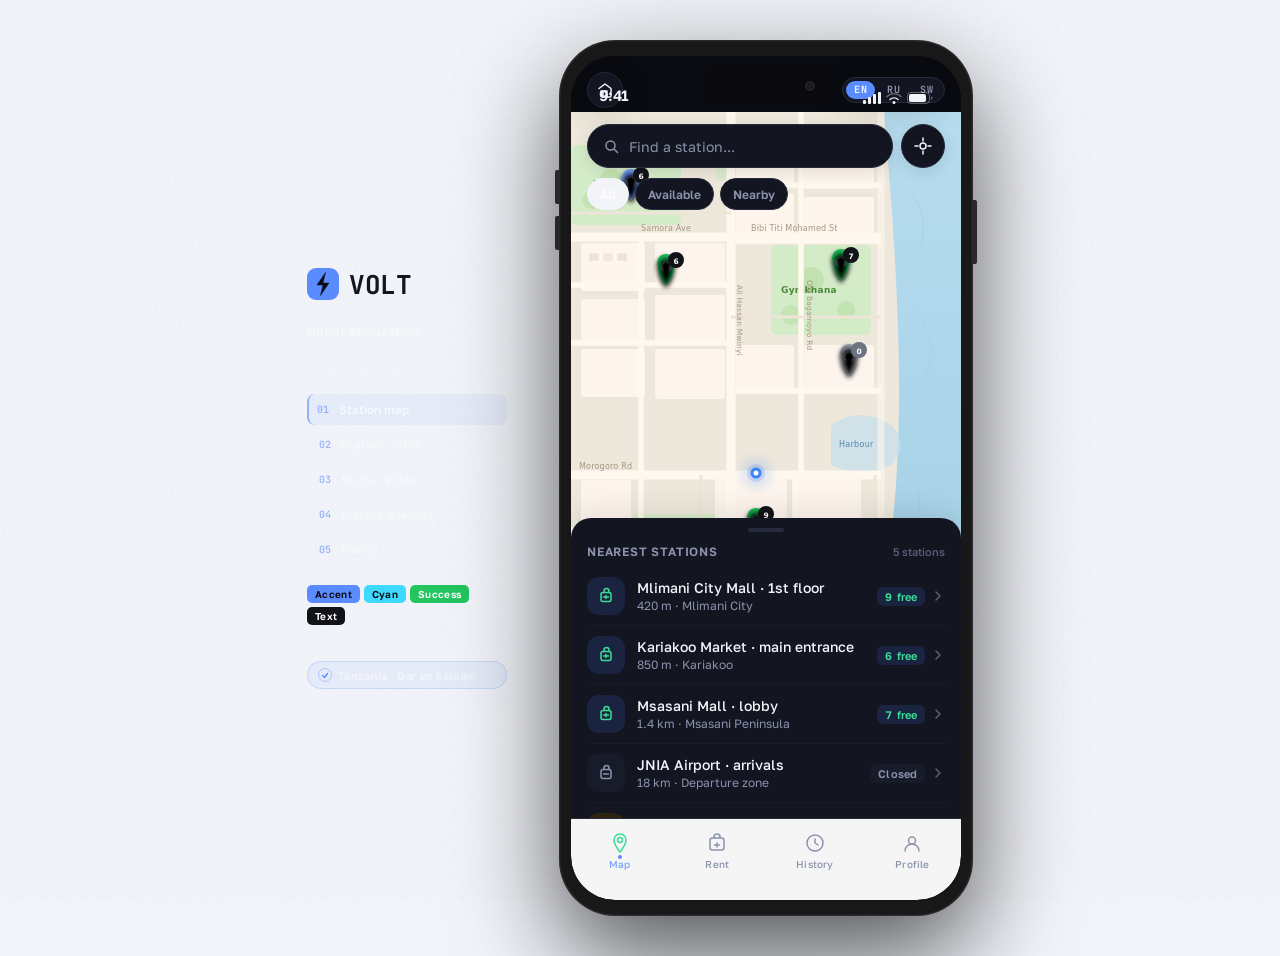
==== commit 502803f3: "VOLT — Electric Glass release: glassmorphism landing with floating phone hero, bento grid, electric " ====
--- a/app-mobile/index.html
+++ b/app-mobile/index.html
@@ -18,8 +18,8 @@
   <aside class="canvas-meta" id="canvasMeta" aria-label="Prototype info">
     <div class="cm-brand">
       <svg width="32" height="32" viewBox="0 0 32 32" fill="none" aria-hidden="true">
-        <rect width="32" height="32" rx="9" fill="#E8A020"/>
-        <path d="M18.5 4.5L10 17H16L13.5 27.5L22 15H16L18.5 4.5Z" fill="#1A1714" stroke="#1A1714" stroke-width=".5" stroke-linejoin="round"/>
+        <rect width="32" height="32" rx="9" fill="#5B8CFF"/>
+        <path d="M18.5 4.5L10 17H16L13.5 27.5L22 15H16L18.5 4.5Z" fill="#0A0B11" stroke="#0A0B11" stroke-width=".5" stroke-linejoin="round"/>
       </svg>
       <span class="cm-wordmark">VOLT</span>
     </div>
@@ -48,16 +48,16 @@
       </div>
     </div>
     <div class="cm-tokens">
-      <span class="cm-token" style="background:#E8A020;color:#1A1714">Accent</span>
-      <span class="cm-token" style="background:#3B6FB8;color:#1A1714">Cyan</span>
+      <span class="cm-token" style="background:#5B8CFF;color:#0A0B11">Accent</span>
+      <span class="cm-token" style="background:#3FD9FF;color:#0A0B11">Cyan</span>
       <span class="cm-token" style="background:#22C55E;color:#fff">Success</span>
       <span class="cm-token" style="background:#111318;color:#fff">Text</span>
     </div>
     <!-- Market badge -->
     <div class="cm-market-badge">
       <svg width="14" height="14" viewBox="0 0 14 14" fill="none" aria-hidden="true">
-        <circle cx="7" cy="7" r="6.5" stroke="#E8A020" stroke-opacity=".4"/>
-        <path d="M4.5 7.5l2 2 3-4" stroke="#E8A020" stroke-width="1.4" stroke-linecap="round" stroke-linejoin="round"/>
+        <circle cx="7" cy="7" r="6.5" stroke="#5B8CFF" stroke-opacity=".4"/>
+        <path d="M4.5 7.5l2 2 3-4" stroke="#5B8CFF" stroke-width="1.4" stroke-linecap="round" stroke-linejoin="round"/>
       </svg>
       Tanzania · Dar es Salaam
     </div>
@@ -283,9 +283,9 @@
             <!-- PIN 4 · Ubungo Terminal · YELLOW · 6 -->
             <g id="pin-4" class="map-pin" data-station="4" tabindex="0" role="button" aria-label="Ubungo Terminal, 6 available">
               <g filter="url(#f-pin-shadow)">
-                <path d="M60 115 Q52 106 52 97 a9 9 0 1 1 16 0 Q68 106 60 115Z" fill="#92580A"/>
+                <path d="M60 115 Q52 106 52 97 a9 9 0 1 1 16 0 Q68 106 60 115Z" fill="#7CA3FF"/>
                 <circle cx="60" cy="97" r="5.5" fill="rgba(255,255,255,.9)"/>
-                <path d="M57 95h6M60 93v4" stroke="#92580A" stroke-width="1.4" stroke-linecap="round"/>
+                <path d="M57 95h6M60 93v4" stroke="#7CA3FF" stroke-width="1.4" stroke-linecap="round"/>
               </g>
               <circle cx="70" cy="90" r="8" fill="#111318"/>
               <text x="70" y="93.5" font-family="system-ui" font-size="7.5" fill="white" text-anchor="middle" font-weight="700">6</text>
@@ -653,8 +653,8 @@
           <div class="ra-topbar">
             <div class="ra-brand" aria-hidden="true">
               <svg width="22" height="22" viewBox="0 0 22 22" fill="none">
-                <rect width="22" height="22" rx="6" fill="#E8A020"/>
-                <path d="M13 3L7.5 11.5H12L10 19L15.5 10.5H11L13 3Z" fill="#1A1714"/>
+                <rect width="22" height="22" rx="6" fill="#5B8CFF"/>
+                <path d="M13 3L7.5 11.5H12L10 19L15.5 10.5H11L13 3Z" fill="#0A0B11"/>
               </svg>
               <span>VOLT</span>
             </div>
@@ -1121,8 +1121,8 @@
             <div class="settings-row settings-row-static">
               <div class="sr-icon">
                 <svg width="15" height="15" viewBox="0 0 15 15" fill="none" aria-hidden="true">
-                  <rect width="15" height="15" rx="4" fill="#E8A020"/>
-                  <path d="M9 2.5L5.5 8.5H8.5L7 12.5L10.5 6.5H7.5L9 2.5Z" fill="#1A1714"/>
+                  <rect width="15" height="15" rx="4" fill="#5B8CFF"/>
+                  <path d="M9 2.5L5.5 8.5H8.5L7 12.5L10.5 6.5H7.5L9 2.5Z" fill="#0A0B11"/>
                 </svg>
               </div>
               <div class="sr-body">
--- a/app-mobile/styles.css
+++ b/app-mobile/styles.css
@@ -2,43 +2,43 @@
    VOLT · Design System
    ══════════════════════════════════════════════════════════════ */
 
-@import url('https://fonts.googleapis.com/css2?family=Cormorant+Garamond:ital,wght@0,300;0,400;0,500;1,400&family=Onest:wght@400;500;600;700&family=JetBrains+Mono:wght@400;600&display=swap');
+@import url('https://fonts.googleapis.com/css2?family=Manrope:wght@400;500;600;700;800&family=JetBrains+Mono:wght@400;600&display=swap');
 
 /* ── Tokens ── */
 :root {
-  --bg:           #F7F4EF;
-  --surface:      #FFFFFF;
-  --surface-2:    #F0EBE2;
-  --surface-3:    #EDE7DB;
-  --border:       #E0D9CC;
-  --border-2:     #CFC7B8;
-  --text:         #1A1714;
-  --text-2:       #3D3830;
-  --text-muted:   #8A8278;
-  --text-faint:   #C4BDB3;
-
-  --accent:       #E8A020;
-  --accent-dim:   #C77E10;
-  --accent-text:  #1A1714;
-  --accent-soft:  #FBF0D5;
-
-  --cyan:         #3B6FB8;
-  --cyan-soft:    #E8EDFF;
-  --cyan-text:    #1A3A8B;
-
-  --success:      #1A6B2E;
-  --success-soft: #FBF0D5;
-  --success-text: #1A6B2E;
-
-  --warning:      #92580A;
-  --warning-soft: #FFF0CC;
-  --warning-text: #92580A;
-
-  --danger:       #8B1A1A;
-  --danger-soft:  #FFE8E8;
-  --danger-text:  #8B1A1A;
-
-  --canvas:       #1A1714;
+  --bg:           #0A0B11;
+  --surface:      #131521;
+  --surface-2:    #181B29;
+  --surface-3:    #1C2030;
+  --border:       #262B3D;
+  --border-2:     #2E3450;
+  --text:         #F2F4FA;
+  --text-2:       #C7CDE0;
+  --text-muted:   #8B93AC;
+  --text-faint:   #5A6178;
+
+  --accent:       #5B8CFF;
+  --accent-dim:   #7CA3FF;
+  --accent-text:  #F2F4FA;
+  --accent-soft:  #1A2440;
+
+  --cyan:         #3FD9FF;
+  --cyan-soft:    #15203A;
+  --cyan-text:    #7CA3FF;
+
+  --success:      #3DDC97;
+  --success-soft: #1A2440;
+  --success-text: #3DDC97;
+
+  --warning:      #FFB454;
+  --warning-soft: #2C2310;
+  --warning-text: #FFB454;
+
+  --danger:       #FF6678;
+  --danger-soft:  #2C1518;
+  --danger-text:  #FF6678;
+
+  --canvas:       #F2F4FA;
 
   --r-sm:    8px;
   --r-md:    12px;
@@ -127,7 +127,7 @@
   font-family: var(--mono);
   font-size: 26px;
   font-weight: 700;
-  color: #FFFFFF;
+  color: #131521;
   letter-spacing: -0.5px;
 }
 
@@ -163,8 +163,8 @@
 
 .cm-screen-item:hover { background: rgba(255,255,255,.06); }
 .cm-screen-item.active {
-  background: rgba(232,160,32,.08);
-  border-left: 2px solid rgba(232,160,32,.6);
+  background: rgba(91,140,255,.08);
+  border-left: 2px solid rgba(91,140,255,.6);
   padding-left: 8px;
 }
 .cm-screen-item:not(.active) { border-left: 2px solid transparent; }
@@ -172,7 +172,7 @@
 .cm-screen-num {
   font-family: var(--mono);
   font-size: 10px;
-  color: rgba(232,160,32,.6);
+  color: rgba(91,140,255,.6);
   font-weight: 600;
   flex-shrink: 0;
 }
@@ -664,7 +664,7 @@
 .icon-yellow { background: var(--warning-soft); color: var(--warning-text); }
 .icon-gray   { background: var(--surface-2); color: var(--text-muted); }
 .icon-blue   { background: #DBEAFE; color: #1D4ED8; }
-.icon-orange { background: #FFF0CC; color: #B45309; }
+.icon-orange { background: #2C2310; color: #B45309; }
 .icon-purple { background: #EDE9FE; color: #6D28D9; }
 .icon-green-soft { background: var(--accent-soft); color: var(--success-text); }
 .icon-muted  { background: var(--surface-2); color: var(--text-muted); }
@@ -784,7 +784,7 @@
   right: -40px;
   width: 180px;
   height: 180px;
-  background: radial-gradient(circle, rgba(59,111,184,.08) 0%, transparent 70%);
+  background: radial-gradient(circle, rgba(63,217,255,.08) 0%, transparent 70%);
   animation: hero-glow-drift 8s ease-in-out infinite alternate;
   pointer-events: none;
 }
@@ -797,8 +797,8 @@
   position: absolute;
   inset: 0;
   background-image:
-    linear-gradient(rgba(232,160,32,.06) 1px, transparent 1px),
-    linear-gradient(90deg, rgba(232,160,32,.06) 1px, transparent 1px);
+    linear-gradient(rgba(91,140,255,.06) 1px, transparent 1px),
+    linear-gradient(90deg, rgba(91,140,255,.06) 1px, transparent 1px);
   background-size: 28px 28px;
   pointer-events: none;
 }
@@ -809,7 +809,7 @@
   left: -60px;
   width: 240px;
   height: 240px;
-  background: radial-gradient(circle, rgba(232,160,32,.12) 0%, transparent 70%);
+  background: radial-gradient(circle, rgba(91,140,255,.12) 0%, transparent 70%);
   pointer-events: none;
 }
 
@@ -865,8 +865,8 @@
   align-items: center;
   gap: 5px;
   padding: 3px 9px;
-  background: rgba(26,107,46,.2);
-  border: 1px solid rgba(26,107,46,.35);
+  background: rgba(61,220,151,.2);
+  border: 1px solid rgba(61,220,151,.35);
   border-radius: 6px;
   font-size: 10.5px;
   font-weight: 600;
@@ -1018,26 +1018,26 @@
 .slot:focus-visible { outline: 2px solid var(--accent); outline-offset: 2px; }
 
 .slot-charged {
-  background: #F2EFE6;
-  border-color: #E0D9CC;
+  background: #161927;
+  border-color: #262B3D;
   color: var(--success-text);
 }
 
 .slot-charged:hover {
   transform: scale(1.06);
-  box-shadow: 0 4px 14px rgba(26,107,46,.2);
+  box-shadow: 0 4px 14px rgba(61,220,151,.2);
 }
 
 .slot-charging {
-  background: #E8EDFF;
-  border-color: #A8B8F5;
+  background: #15203A;
+  border-color: #2E3450;
   color: var(--cyan-text);
   animation: slot-pulse 2.5s ease-in-out infinite;
 }
 
 @keyframes slot-pulse {
-  0%,100% { box-shadow: 0 0 0 0 rgba(59,111,184,.15); }
-  50%      { box-shadow: 0 0 0 6px rgba(59,111,184,0); }
+  0%,100% { box-shadow: 0 0 0 0 rgba(63,217,255,.15); }
+  50%      { box-shadow: 0 0 0 6px rgba(63,217,255,0); }
 }
 
 .slot-empty {
@@ -1049,7 +1049,7 @@
 
 .slot-selected {
   border-color: var(--accent) !important;
-  box-shadow: 0 0 0 3px rgba(232,160,32,.20) !important;
+  box-shadow: 0 0 0 3px rgba(91,140,255,.20) !important;
   transform: scale(1.06);
 }
 
@@ -1251,9 +1251,9 @@
 .btn-accent {
   background: var(--accent);
   color: var(--accent-text);
-  box-shadow: 0 4px 20px rgba(232,160,32,.18);
-}
-.btn-accent:hover { box-shadow: 0 6px 24px rgba(232,160,32,.24); }
+  box-shadow: 0 4px 20px rgba(91,140,255,.18);
+}
+.btn-accent:hover { box-shadow: 0 6px 24px rgba(91,140,255,.24); }
 
 .btn-primary {
   background: var(--text);
@@ -1339,7 +1339,7 @@
 .qr-finder {
   width: 268px;
   height: 268px;
-  background: #1A1714;
+  background: #F2F4FA;
   border-radius: 18px;
   position: relative;
   overflow: hidden;
@@ -1350,8 +1350,8 @@
   position: absolute;
   inset: 0;
   background-image:
-    linear-gradient(rgba(232,160,32,.05) 1px, transparent 1px),
-    linear-gradient(90deg, rgba(232,160,32,.05) 1px, transparent 1px);
+    linear-gradient(rgba(91,140,255,.05) 1px, transparent 1px),
+    linear-gradient(90deg, rgba(91,140,255,.05) 1px, transparent 1px);
   background-size: 27px 27px;
 }
 
@@ -1391,7 +1391,7 @@
 /* QR locked state — green border flash */
 .qr-finder.qr-locked {
   border: 2px solid var(--accent);
-  box-shadow: 0 0 0 4px rgba(232,160,32,.15), inset 0 0 0 2px rgba(232,160,32,.1);
+  box-shadow: 0 0 0 4px rgba(91,140,255,.15), inset 0 0 0 2px rgba(91,140,255,.1);
   transition: border-color 150ms, box-shadow 150ms;
 }
 .qr-finder.qr-locked .qf-corner {
@@ -1564,8 +1564,8 @@
 .cs-row-val   { font-size: 13px; font-weight: 600; color: var(--text); text-align: right; max-width: 55%; }
 
 .cs-tariff {
-  background: linear-gradient(135deg, #F2EFE6, #FBF0D5);
-  border: 1px solid #E0D9CC;
+  background: linear-gradient(135deg, #161927, #1A2440);
+  border: 1px solid #262B3D;
   border-radius: 12px;
   padding: 14px;
   margin-bottom: 10px;
@@ -1653,8 +1653,8 @@
   position: absolute;
   inset: 0;
   background-image:
-    linear-gradient(rgba(232,160,32,.04) 1px, transparent 1px),
-    linear-gradient(90deg, rgba(232,160,32,.04) 1px, transparent 1px);
+    linear-gradient(rgba(91,140,255,.04) 1px, transparent 1px),
+    linear-gradient(90deg, rgba(91,140,255,.04) 1px, transparent 1px);
   background-size: 24px 24px;
 }
 
@@ -1729,7 +1729,7 @@
   font-variant-numeric: tabular-nums;
 }
 
-.ra-cb-max { color: rgba(232,160,32,.5) !important; }
+.ra-cb-max { color: rgba(91,140,255,.5) !important; }
 
 .ra-info-card {
   background: var(--surface);
@@ -1906,8 +1906,8 @@
   position: absolute;
   inset: 0;
   background-image:
-    linear-gradient(rgba(232,160,32,.04) 1px, transparent 1px),
-    linear-gradient(90deg, rgba(232,160,32,.04) 1px, transparent 1px);
+    linear-gradient(rgba(91,140,255,.04) 1px, transparent 1px),
+    linear-gradient(90deg, rgba(91,140,255,.04) 1px, transparent 1px);
   background-size: 20px 20px;
   pointer-events: none;
 }
@@ -1971,8 +1971,8 @@
   margin-top: 14px;
   height: 38px;
   width: 100%;
-  background: rgba(232,160,32,.15);
-  border: 1px solid rgba(232,160,32,.3);
+  background: rgba(91,140,255,.15);
+  border: 1px solid rgba(91,140,255,.3);
   border-radius: 10px;
   color: var(--accent);
   font-size: 13px;
@@ -1981,8 +1981,8 @@
   position: relative;
 }
 
-.crc-go-btn:hover  { background: rgba(232,160,32,.22); }
-.crc-go-btn:active { background: rgba(232,160,32,.3); }
+.crc-go-btn:hover  { background: rgba(91,140,255,.22); }
+.crc-go-btn:active { background: rgba(91,140,255,.3); }
 
 /* History card */
 .hist-card {
@@ -2102,7 +2102,7 @@
   width: 54px;
   height: 54px;
   border-radius: 16px;
-  background: linear-gradient(135deg, var(--accent), #C77E10);
+  background: linear-gradient(135deg, var(--accent), #7CA3FF);
   display: flex;
   align-items: center;
   justify-content: center;
@@ -2149,7 +2149,7 @@
   position: absolute;
   top: -30px; right: -30px;
   width: 120px; height: 120px;
-  background: radial-gradient(circle, rgba(232,160,32,.08) 0%, transparent 70%);
+  background: radial-gradient(circle, rgba(91,140,255,.08) 0%, transparent 70%);
   pointer-events: none;
 }
 
@@ -2306,8 +2306,8 @@
   gap: 6px;
   margin-top: 16px;
   padding: 6px 10px;
-  background: rgba(232,160,32,.08);
-  border: 1px solid rgba(232,160,32,.2);
+  background: rgba(91,140,255,.08);
+  border: 1px solid rgba(91,140,255,.2);
   border-radius: var(--r-pill);
   font-size: 11px;
   font-weight: 600;
@@ -2330,7 +2330,7 @@
   margin-top: 4px;
   transition: background 150ms;
 }
-.logout-btn:hover { background: #F5B8B8; }
+.logout-btn:hover { background: #532028; }
 
 /* ══════════════════════════════════════════════════════════════
    AD SLOTS
@@ -2417,7 +2417,7 @@
 .btn:active, .tab-item:active, [role="button"]:active { transform: scale(.96); transition: transform 80ms ease; }
 
 /* ── Charged Precision: витринные акценты ── */
-.btn-accent { background: #E8A020 !important; color: #fff !important; }
+.btn-accent { background: #5B8CFF !important; color: #fff !important; }
 .btn-accent:active { transform: scale(.97); }
 .ra-timer-card, .current-rental-card {
   position: relative; background-clip: padding-box;
@@ -2427,14 +2427,23 @@
   content: ""; position: absolute; inset: -1px; border-radius: inherit; z-index: -1;
   background: linear-gradient(135deg, rgba(69,194,120,.65), rgba(42,191,170,.2));
 }
-.tab-item.active { color: #1A6B2E; }
-.tab-item.active .tab-dot { background: #E8A020; }
+.tab-item.active { color: #3DDC97; }
+.tab-item.active .tab-dot { background: #5B8CFF; }
 
 /* ── Editorial Amber: мобильные штрихи ── */
-.btn-accent { background: #E8A020 !important; color: #1A1714 !important;
+.btn-accent { background: #5B8CFF !important; color: #F2F4FA !important;
   clip-path: polygon(0 0, calc(100% - 9px) 0, 100% 9px, 100% 100%, 0 100%); border-radius: 0 !important; }
-.btn-accent:hover { background: #F5B830 !important; }
+.btn-accent:hover { background: #7CA3FF !important; }
 .station-name, .sh-title, .screen-title, .hs-val, .ps-val { font-family: var(--font-display); }
-.tab-item.active span { color: #92580A; }
-.tab-item.active .tab-dot { background: #E8A020; }
-.ra-timer-card::after, .current-rental-card::after { background: #E8A020; }
+.tab-item.active span { color: #FFB454; }
+.tab-item.active .tab-dot { background: #5B8CFF; }
+.ra-timer-card::after, .current-rental-card::after { background: #5B8CFF; }
+
+/* ── Electric Glass mobile ── */
+.btn-accent { background: linear-gradient(115deg,#5B8CFF,#A06BFF) !important; color: #fff !important;
+  clip-path: none !important; border-radius: 14px !important; box-shadow: 0 6px 24px rgba(122,124,255,.4); }
+.map-svg-container svg { filter: invert(.93) hue-rotate(198deg) saturate(1.15) brightness(.86); }
+.ra-timer-card::after, .current-rental-card::after { background: linear-gradient(135deg,rgba(91,140,255,.7),rgba(160,107,255,.3)); }
+.tab-item.active span { color: #7CA3FF; }
+.tab-item.active .tab-dot { background: linear-gradient(115deg,#5B8CFF,#A06BFF); }
+.station-name, .sh-title, .screen-title, .hs-val, .ps-val { font-family: var(--font-main); font-weight: 800; letter-spacing: -.01em; }
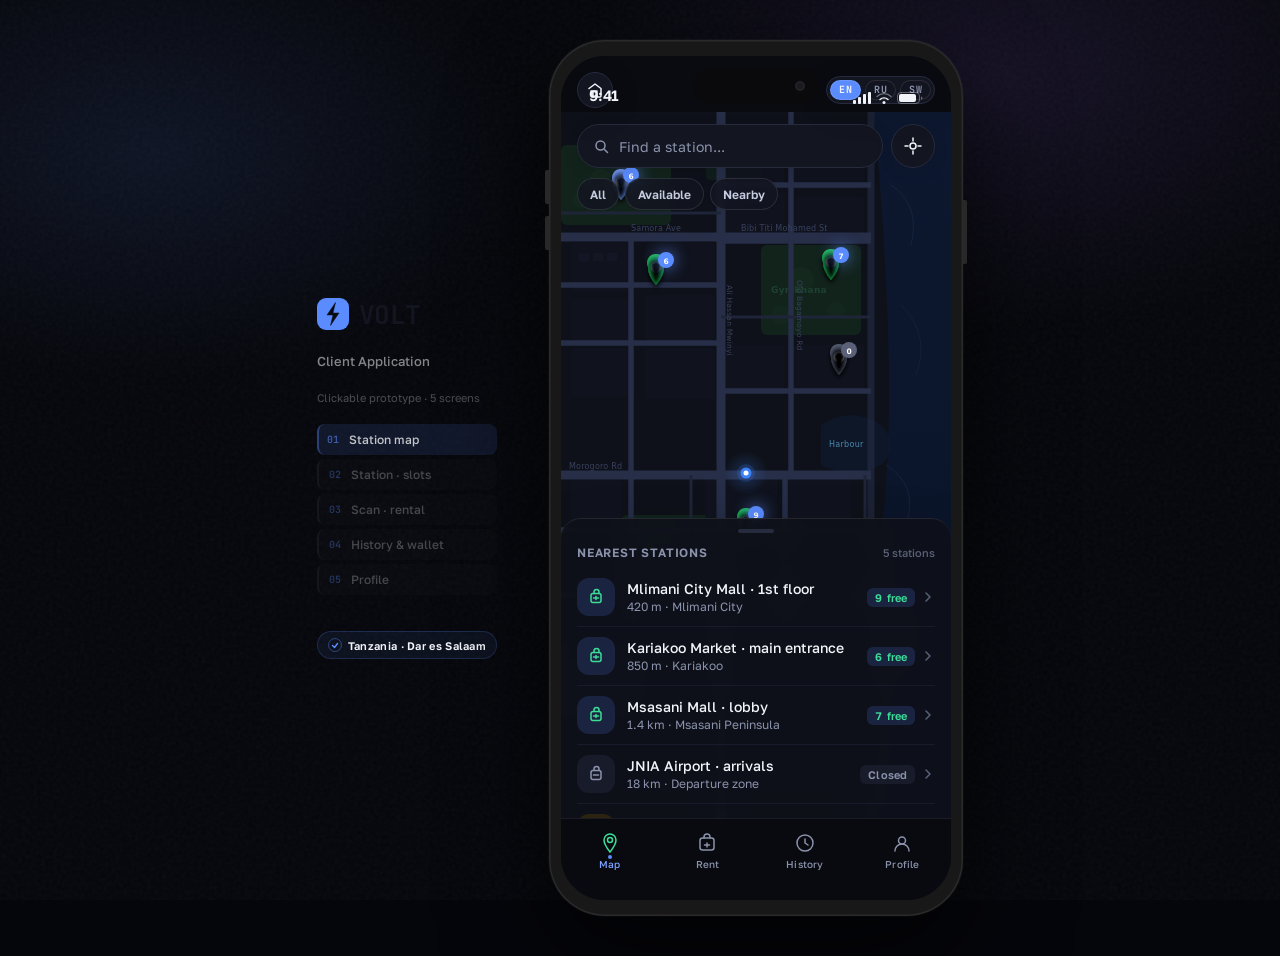
==== commit 999ca8ac: "VOLT — operator app, Cmd+K, dark map, selling blocks" ====
--- a/app-mobile/index.html
+++ b/app-mobile/index.html
@@ -7,7 +7,7 @@
 <link rel="preconnect" href="https://fonts.googleapis.com"/>
 <link rel="preconnect" href="https://fonts.gstatic.com" crossorigin/>
 <link href="https://fonts.googleapis.com/css2?family=Golos+Text:wght@400;500;600;700&family=JetBrains+Mono:wght@400;600&display=swap" rel="stylesheet"/>
-<link rel="stylesheet" href="styles.css?v=7"/>
+<link rel="stylesheet" href="styles.css?v=10"/>
 <link rel="icon" href="data:image/svg+xml,<svg xmlns='http://www.w3.org/2000/svg' viewBox='0 0 24 24' fill='%23329E60'><path d='M13 2 4 14h6l-1 8 9-12h-6l1-8z'/></svg>">
 </head>
 <body>
@@ -47,12 +47,6 @@
         <span class="cm-screen-name" data-i18n-screen="4">Profile</span>
       </div>
     </div>
-    <div class="cm-tokens">
-      <span class="cm-token" style="background:#5B8CFF;color:#0A0B11">Accent</span>
-      <span class="cm-token" style="background:#3FD9FF;color:#0A0B11">Cyan</span>
-      <span class="cm-token" style="background:#22C55E;color:#fff">Success</span>
-      <span class="cm-token" style="background:#111318;color:#fff">Text</span>
-    </div>
     <!-- Market badge -->
     <div class="cm-market-badge">
       <svg width="14" height="14" viewBox="0 0 14 14" fill="none" aria-hidden="true">
@@ -123,110 +117,107 @@
                 <stop offset="100%" stop-color="#3B82F6" stop-opacity="0"/>
               </radialGradient>
               <!-- Ocean gradient -->
-              <linearGradient id="g-ocean" x1="0%" y1="0%" x2="0%" y2="100%">
-                <stop offset="0%" stop-color="#B8DCEF"/>
-                <stop offset="100%" stop-color="#9DCCE3"/>
-              </linearGradient>
+              <linearGradient id="g-ocean" x1="0%" y1="0%" x2="0%" y2="100%"><stop offset="0%" stop-color="#0D1830"/><stop offset="100%" stop-color="#0A1326"/></linearGradient>
             </defs>
 
             <!-- Ground — warm sandy tone for Tanzania -->
-            <rect width="390" height="760" fill="#EEE8DC"/>
+            <rect width="390" height="760" fill="#0E1119"/>
 
             <!-- Indian Ocean / harbour (eastern side) -->
             <path d="M310 0 L390 0 L390 760 L310 760 Q330 600 320 450 Q340 300 310 0Z" fill="url(#g-ocean)"/>
             <!-- Ocean ripple lines -->
-            <path d="M330 100 Q360 120 350 160" stroke="#A0C8DE" stroke-width="1" fill="none" opacity=".5"/>
-            <path d="M340 220 Q370 250 355 290" stroke="#A0C8DE" stroke-width="1" fill="none" opacity=".4"/>
-            <path d="M325 380 Q358 400 345 440" stroke="#A0C8DE" stroke-width="1" fill="none" opacity=".5"/>
+            <path d="M330 100 Q360 120 350 160" stroke="#1C3050" stroke-width="1" fill="none" opacity=".5"/>
+            <path d="M340 220 Q370 250 355 290" stroke="#1C3050" stroke-width="1" fill="none" opacity=".4"/>
+            <path d="M325 380 Q358 400 345 440" stroke="#1C3050" stroke-width="1" fill="none" opacity=".5"/>
             <text x="336" y="520" font-family="system-ui,sans-serif" font-size="9" font-weight="500" fill="#5A9DC0" letter-spacing=".5" transform="rotate(90,336,520)">Indian Ocean</text>
 
             <!-- Dar es Salaam harbour -->
-            <path d="M260 340 Q290 320 320 340 Q340 360 320 380 Q290 395 260 380Z" fill="#C5DFEE" opacity=".7"/>
+            <path d="M260 340 Q290 320 320 340 Q340 360 320 380 Q290 395 260 380Z" fill="#0F1B30" opacity=".7"/>
             <text x="268" y="362" font-family="system-ui,sans-serif" font-size="8" font-weight="500" fill="#4A8AB0" letter-spacing=".3">Harbour</text>
 
             <!-- Parks / green areas -->
-            <rect x="0"   y="60"  width="110" height="80"  rx="6" fill="#D4EBC8"/>
-            <rect x="200" y="160" width="100" height="90"  rx="6" fill="#D4EBC8"/>
-            <rect x="60"  y="430" width="90"  height="70"  rx="6" fill="#D4EBC8"/>
-            <rect x="0"   y="560" width="80"  height="70"  rx="6" fill="#D4EBC8"/>
-            <rect x="145" y="50"  width="55"  height="45"  rx="4" fill="#D4EBC8" opacity=".7"/>
+            <rect x="0"   y="60"  width="110" height="80"  rx="6" fill="#12231C"/>
+            <rect x="200" y="160" width="100" height="90"  rx="6" fill="#12231C"/>
+            <rect x="60"  y="430" width="90"  height="70"  rx="6" fill="#12231C"/>
+            <rect x="0"   y="560" width="80"  height="70"  rx="6" fill="#12231C"/>
+            <rect x="145" y="50"  width="55"  height="45"  rx="4" fill="#12231C" opacity=".7"/>
 
             <!-- Park trees -->
-            <circle cx="40"  cy="95"  r="11" fill="#BBE0A8" opacity=".8"/>
-            <circle cx="75"  cy="105" r="8"  fill="#BBE0A8" opacity=".7"/>
-            <circle cx="20"  cy="115" r="9"  fill="#BBE0A8" opacity=".6"/>
-            <circle cx="240" cy="195" r="13" fill="#BBE0A8" opacity=".8"/>
-            <circle cx="275" cy="225" r="9"  fill="#BBE0A8" opacity=".7"/>
-            <circle cx="220" cy="230" r="10" fill="#BBE0A8" opacity=".6"/>
-            <circle cx="95"  cy="458" r="10" fill="#BBE0A8" opacity=".7"/>
-            <circle cx="65"  cy="475" r="8"  fill="#BBE0A8" opacity=".6"/>
-            <text x="22"  y="102" font-family="system-ui,sans-serif" font-size="9" font-weight="600" fill="#4A8A3A" letter-spacing=".3">Mnazi Mmoja</text>
-            <text x="210" y="208" font-family="system-ui,sans-serif" font-size="9" font-weight="600" fill="#4A8A3A" letter-spacing=".3">Gymkhana</text>
+            <circle cx="40"  cy="95"  r="11" fill="#16291F" opacity=".8"/>
+            <circle cx="75"  cy="105" r="8"  fill="#16291F" opacity=".7"/>
+            <circle cx="20"  cy="115" r="9"  fill="#16291F" opacity=".6"/>
+            <circle cx="240" cy="195" r="13" fill="#16291F" opacity=".8"/>
+            <circle cx="275" cy="225" r="9"  fill="#16291F" opacity=".7"/>
+            <circle cx="220" cy="230" r="10" fill="#16291F" opacity=".6"/>
+            <circle cx="95"  cy="458" r="10" fill="#16291F" opacity=".7"/>
+            <circle cx="65"  cy="475" r="8"  fill="#16291F" opacity=".6"/>
+            <text x="22"  y="102" font-family="system-ui,sans-serif" font-size="9" font-weight="600" fill="#1E4030" letter-spacing=".3">Mnazi Mmoja</text>
+            <text x="210" y="208" font-family="system-ui,sans-serif" font-size="9" font-weight="600" fill="#1E4030" letter-spacing=".3">Gymkhana</text>
 
             <!-- City blocks -->
-            <rect x="10"  y="158" width="64"  height="48" rx="3" fill="#FFF8EF" opacity=".92"/>
-            <rect x="10"  y="214" width="64"  height="42" rx="3" fill="#FFF8EF" opacity=".88"/>
-            <rect x="10"  y="264" width="64"  height="48" rx="3" fill="#FFF8EF" opacity=".92"/>
-            <rect x="84"  y="158" width="70"  height="44" rx="3" fill="#FFF8EF" opacity=".88"/>
-            <rect x="84"  y="210" width="70"  height="46" rx="3" fill="#FFF8EF" opacity=".92"/>
-            <rect x="84"  y="264" width="70"  height="50" rx="3" fill="#FFF8EF" opacity=".88"/>
-            <rect x="165" y="58"  width="58"  height="40" rx="3" fill="#FFF8EF" opacity=".88"/>
-            <rect x="165" y="108" width="58"  height="42" rx="3" fill="#FFF8EF" opacity=".92"/>
-            <rect x="165" y="260" width="58"  height="46" rx="3" fill="#FFF8EF" opacity=".88"/>
-            <rect x="233" y="58"  width="70"  height="46" rx="3" fill="#FFF8EF" opacity=".88"/>
-            <rect x="233" y="112" width="70"  height="40" rx="3" fill="#FFF8EF" opacity=".92"/>
-            <rect x="233" y="260" width="70"  height="48" rx="3" fill="#FFF8EF" opacity=".88"/>
-            <rect x="10"  y="395" width="50"  height="64" rx="3" fill="#FFF8EF" opacity=".88"/>
-            <rect x="70"  y="514" width="54"  height="52" rx="3" fill="#FFF8EF" opacity=".92"/>
-            <rect x="144" y="390" width="72"  height="50" rx="3" fill="#FFF8EF" opacity=".88"/>
-            <rect x="144" y="448" width="72"  height="55" rx="3" fill="#FFF8EF" opacity=".92"/>
-            <rect x="226" y="390" width="64"  height="55" rx="3" fill="#FFF8EF" opacity=".88"/>
-            <rect x="226" y="453" width="64"  height="50" rx="3" fill="#FFF8EF" opacity=".92"/>
-            <rect x="10"  y="530" width="52"  height="60" rx="3" fill="#FFF8EF" opacity=".88"/>
-            <rect x="144" y="520" width="72"  height="58" rx="3" fill="#FFF8EF" opacity=".92"/>
-            <rect x="226" y="520" width="64"  height="58" rx="3" fill="#FFF8EF" opacity=".88"/>
+            <rect x="10"  y="158" width="64"  height="48" rx="3" fill="#11141F" opacity=".92"/>
+            <rect x="10"  y="214" width="64"  height="42" rx="3" fill="#11141F" opacity=".88"/>
+            <rect x="10"  y="264" width="64"  height="48" rx="3" fill="#11141F" opacity=".92"/>
+            <rect x="84"  y="158" width="70"  height="44" rx="3" fill="#11141F" opacity=".88"/>
+            <rect x="84"  y="210" width="70"  height="46" rx="3" fill="#11141F" opacity=".92"/>
+            <rect x="84"  y="264" width="70"  height="50" rx="3" fill="#11141F" opacity=".88"/>
+            <rect x="165" y="58"  width="58"  height="40" rx="3" fill="#11141F" opacity=".88"/>
+            <rect x="165" y="108" width="58"  height="42" rx="3" fill="#11141F" opacity=".92"/>
+            <rect x="165" y="260" width="58"  height="46" rx="3" fill="#11141F" opacity=".88"/>
+            <rect x="233" y="58"  width="70"  height="46" rx="3" fill="#11141F" opacity=".88"/>
+            <rect x="233" y="112" width="70"  height="40" rx="3" fill="#11141F" opacity=".92"/>
+            <rect x="233" y="260" width="70"  height="48" rx="3" fill="#11141F" opacity=".88"/>
+            <rect x="10"  y="395" width="50"  height="64" rx="3" fill="#11141F" opacity=".88"/>
+            <rect x="70"  y="514" width="54"  height="52" rx="3" fill="#11141F" opacity=".92"/>
+            <rect x="144" y="390" width="72"  height="50" rx="3" fill="#11141F" opacity=".88"/>
+            <rect x="144" y="448" width="72"  height="55" rx="3" fill="#11141F" opacity=".92"/>
+            <rect x="226" y="390" width="64"  height="55" rx="3" fill="#11141F" opacity=".88"/>
+            <rect x="226" y="453" width="64"  height="50" rx="3" fill="#11141F" opacity=".92"/>
+            <rect x="10"  y="530" width="52"  height="60" rx="3" fill="#11141F" opacity=".88"/>
+            <rect x="144" y="520" width="72"  height="58" rx="3" fill="#11141F" opacity=".92"/>
+            <rect x="226" y="520" width="64"  height="58" rx="3" fill="#11141F" opacity=".88"/>
 
             <!-- Windows detail -->
-            <rect x="18"  y="168" width="10" height="8" rx="1" fill="#E8DDD0" opacity=".7"/>
-            <rect x="32"  y="168" width="10" height="8" rx="1" fill="#E8DDD0" opacity=".5"/>
-            <rect x="46"  y="168" width="10" height="8" rx="1" fill="#E8DDD0" opacity=".7"/>
-            <rect x="243" y="68"  width="12" height="9" rx="1" fill="#E8DDD0" opacity=".6"/>
-            <rect x="262" y="68"  width="12" height="9" rx="1" fill="#E8DDD0" opacity=".5"/>
-            <rect x="281" y="68"  width="12" height="9" rx="1" fill="#E8DDD0" opacity=".6"/>
+            <rect x="18"  y="168" width="10" height="8" rx="1" fill="#161A28" opacity=".7"/>
+            <rect x="32"  y="168" width="10" height="8" rx="1" fill="#161A28" opacity=".5"/>
+            <rect x="46"  y="168" width="10" height="8" rx="1" fill="#161A28" opacity=".7"/>
+            <rect x="243" y="68"  width="12" height="9" rx="1" fill="#161A28" opacity=".6"/>
+            <rect x="262" y="68"  width="12" height="9" rx="1" fill="#161A28" opacity=".5"/>
+            <rect x="281" y="68"  width="12" height="9" rx="1" fill="#161A28" opacity=".6"/>
 
             <!-- Main arteries — Dar es Salaam roads -->
-            <line x1="0" y1="152" x2="310" y2="152" stroke="#FFF8EF" stroke-width="9"/>
-            <line x1="0" y1="390" x2="310" y2="390" stroke="#FFF8EF" stroke-width="9"/>
-            <line x1="160" y1="0" x2="160" y2="760" stroke="#FFF8EF" stroke-width="9"/>
-            <line x1="310" y1="0" x2="310" y2="760" stroke="#FFF8EF" stroke-width="7" opacity=".6"/>
+            <line x1="0" y1="152" x2="310" y2="152" stroke="#262E48" stroke-width="9"/>
+            <line x1="0" y1="390" x2="310" y2="390" stroke="#262E48" stroke-width="9"/>
+            <line x1="160" y1="0" x2="160" y2="760" stroke="#262E48" stroke-width="9"/>
+            <line x1="310" y1="0" x2="310" y2="760" stroke="#262E48" stroke-width="7" opacity=".6"/>
 
             <!-- Secondary roads -->
-            <line x1="0"   y1="200" x2="160" y2="200" stroke="#FFF8EF" stroke-width="5.5"/>
-            <line x1="0"   y1="258" x2="160" y2="258" stroke="#FFF8EF" stroke-width="5.5"/>
-            <line x1="160" y1="100" x2="310" y2="100" stroke="#FFF8EF" stroke-width="5.5"/>
-            <line x1="160" y1="156" x2="310" y2="156" stroke="#FFF8EF" stroke-width="5.5"/>
-            <line x1="160" y1="306" x2="310" y2="306" stroke="#FFF8EF" stroke-width="5.5"/>
-            <line x1="0"   y1="445" x2="310" y2="445" stroke="#FFF8EF" stroke-width="5.5"/>
-            <line x1="0"   y1="510" x2="310" y2="510" stroke="#FFF8EF" stroke-width="5.5"/>
-            <line x1="70"  y1="152" x2="70"  y2="390" stroke="#FFF8EF" stroke-width="5.5"/>
-            <line x1="230" y1="0"   x2="230" y2="390" stroke="#FFF8EF" stroke-width="5.5"/>
-            <line x1="70"  y1="390" x2="70"  y2="600" stroke="#FFF8EF" stroke-width="5.5"/>
-            <line x1="224" y1="390" x2="224" y2="600" stroke="#FFF8EF" stroke-width="5.5"/>
+            <line x1="0"   y1="200" x2="160" y2="200" stroke="#262E48" stroke-width="5.5"/>
+            <line x1="0"   y1="258" x2="160" y2="258" stroke="#262E48" stroke-width="5.5"/>
+            <line x1="160" y1="100" x2="310" y2="100" stroke="#262E48" stroke-width="5.5"/>
+            <line x1="160" y1="156" x2="310" y2="156" stroke="#262E48" stroke-width="5.5"/>
+            <line x1="160" y1="306" x2="310" y2="306" stroke="#262E48" stroke-width="5.5"/>
+            <line x1="0"   y1="445" x2="310" y2="445" stroke="#262E48" stroke-width="5.5"/>
+            <line x1="0"   y1="510" x2="310" y2="510" stroke="#262E48" stroke-width="5.5"/>
+            <line x1="70"  y1="152" x2="70"  y2="390" stroke="#262E48" stroke-width="5.5"/>
+            <line x1="230" y1="0"   x2="230" y2="390" stroke="#262E48" stroke-width="5.5"/>
+            <line x1="70"  y1="390" x2="70"  y2="600" stroke="#262E48" stroke-width="5.5"/>
+            <line x1="224" y1="390" x2="224" y2="600" stroke="#262E48" stroke-width="5.5"/>
 
             <!-- Tertiary roads -->
-            <line x1="0"   y1="128" x2="160" y2="128" stroke="#EDE5D8" stroke-width="3"/>
-            <line x1="160" y1="80"  x2="310" y2="80"  stroke="#EDE5D8" stroke-width="3"/>
-            <line x1="160" y1="232" x2="310" y2="232" stroke="#EDE5D8" stroke-width="3"/>
-            <line x1="0"   y1="590" x2="310" y2="590" stroke="#EDE5D8" stroke-width="3"/>
-            <line x1="130" y1="390" x2="130" y2="600" stroke="#EDE5D8" stroke-width="3"/>
-            <line x1="304" y1="390" x2="304" y2="600" stroke="#EDE5D8" stroke-width="3"/>
+            <line x1="0"   y1="128" x2="160" y2="128" stroke="#1E2538" stroke-width="3"/>
+            <line x1="160" y1="80"  x2="310" y2="80"  stroke="#1E2538" stroke-width="3"/>
+            <line x1="160" y1="232" x2="310" y2="232" stroke="#1E2538" stroke-width="3"/>
+            <line x1="0"   y1="590" x2="310" y2="590" stroke="#1E2538" stroke-width="3"/>
+            <line x1="130" y1="390" x2="130" y2="600" stroke="#1E2538" stroke-width="3"/>
+            <line x1="304" y1="390" x2="304" y2="600" stroke="#1E2538" stroke-width="3"/>
 
             <!-- Road labels -->
-            <text x="70"  y="146" font-family="system-ui,sans-serif" font-size="8" fill="#A89680" font-weight="500" letter-spacing=".2">Samora Ave</text>
-            <text x="180" y="146" font-family="system-ui,sans-serif" font-size="8" fill="#A89680" font-weight="500" letter-spacing=".2">Bibi Titi Mohamed St</text>
-            <text x="8"   y="384" font-family="system-ui,sans-serif" font-size="8" fill="#A89680" font-weight="500" letter-spacing=".2">Morogoro Rd</text>
-            <text x="166" y="200" font-family="system-ui,sans-serif" font-size="7.5" fill="#A89680" transform="rotate(90,166,200)" letter-spacing=".2">Ali Hassan Mwinyi</text>
-            <text x="236" y="195" font-family="system-ui,sans-serif" font-size="7.5" fill="#A89680" transform="rotate(90,236,195)" letter-spacing=".2">Old Bagamoyo Rd</text>
+            <text x="70"  y="146" font-family="system-ui,sans-serif" font-size="8" fill="#39415E" font-weight="500" letter-spacing=".2">Samora Ave</text>
+            <text x="180" y="146" font-family="system-ui,sans-serif" font-size="8" fill="#39415E" font-weight="500" letter-spacing=".2">Bibi Titi Mohamed St</text>
+            <text x="8"   y="384" font-family="system-ui,sans-serif" font-size="8" fill="#39415E" font-weight="500" letter-spacing=".2">Morogoro Rd</text>
+            <text x="166" y="200" font-family="system-ui,sans-serif" font-size="7.5" fill="#39415E" transform="rotate(90,166,200)" letter-spacing=".2">Ali Hassan Mwinyi</text>
+            <text x="236" y="195" font-family="system-ui,sans-serif" font-size="7.5" fill="#39415E" transform="rotate(90,236,195)" letter-spacing=".2">Old Bagamoyo Rd</text>
 
             <!-- USER LOCATION -->
             <circle cx="185" cy="388" r="22" fill="url(#g-location)"/>
@@ -243,7 +234,7 @@
                 <circle cx="185" cy="436" r="5.5" fill="rgba(255,255,255,.9)"/>
                 <path d="M182 434h6M185 432v4" stroke="#22C55E" stroke-width="1.4" stroke-linecap="round"/>
               </g>
-              <circle cx="195" cy="429" r="8" fill="#111318"/>
+              <circle cx="195" cy="429" r="8" fill="#5B8CFF"/>
               <text x="195" y="432.5" font-family="system-ui" font-size="7.5" fill="white" text-anchor="middle" font-weight="700">9</text>
             </g>
 
@@ -254,7 +245,7 @@
                 <circle cx="95" cy="182" r="5.5" fill="rgba(255,255,255,.9)"/>
                 <path d="M92 180h6M95 178v4" stroke="#22C55E" stroke-width="1.4" stroke-linecap="round"/>
               </g>
-              <circle cx="105" cy="175" r="8" fill="#111318"/>
+              <circle cx="105" cy="175" r="8" fill="#5B8CFF"/>
               <text x="105" y="178.5" font-family="system-ui" font-size="7.5" fill="white" text-anchor="middle" font-weight="700">6</text>
             </g>
 
@@ -265,18 +256,18 @@
                 <circle cx="270" cy="177" r="5.5" fill="rgba(255,255,255,.9)"/>
                 <path d="M267 175h6M270 173v4" stroke="#22C55E" stroke-width="1.4" stroke-linecap="round"/>
               </g>
-              <circle cx="280" cy="170" r="8" fill="#111318"/>
+              <circle cx="280" cy="170" r="8" fill="#5B8CFF"/>
               <text x="280" y="173.5" font-family="system-ui" font-size="7.5" fill="white" text-anchor="middle" font-weight="700">7</text>
             </g>
 
             <!-- PIN 3 · JNIA Airport · GRAY · 0 -->
             <g id="pin-3" class="map-pin" data-station="3" tabindex="0" role="button" aria-label="JNIA Airport, under maintenance">
               <g filter="url(#f-pin-shadow)">
-                <path d="M278 290 Q270 281 270 272 a9 9 0 1 1 16 0 Q286 281 278 290Z" fill="#9CA3AF"/>
+                <path d="M278 290 Q270 281 270 272 a9 9 0 1 1 16 0 Q286 281 278 290Z" fill="#5A6178"/>
                 <circle cx="278" cy="272" r="5.5" fill="rgba(255,255,255,.9)"/>
-                <path d="M275 272h6" stroke="#9CA3AF" stroke-width="1.4" stroke-linecap="round"/>
+                <path d="M275 272h6" stroke="#39415E" stroke-width="1.4" stroke-linecap="round"/>
               </g>
-              <circle cx="288" cy="265" r="8" fill="#6B7280"/>
+              <circle cx="288" cy="265" r="8" fill="#5A6178"/>
               <text x="288" y="268.5" font-family="system-ui" font-size="7.5" fill="white" text-anchor="middle" font-weight="700">0</text>
             </g>
 
@@ -287,7 +278,7 @@
                 <circle cx="60" cy="97" r="5.5" fill="rgba(255,255,255,.9)"/>
                 <path d="M57 95h6M60 93v4" stroke="#7CA3FF" stroke-width="1.4" stroke-linecap="round"/>
               </g>
-              <circle cx="70" cy="90" r="8" fill="#111318"/>
+              <circle cx="70" cy="90" r="8" fill="#5B8CFF"/>
               <text x="70" y="93.5" font-family="system-ui" font-size="7.5" fill="white" text-anchor="middle" font-weight="700">6</text>
             </g>
 
@@ -1192,6 +1183,6 @@
 <!-- Toast -->
 <div class="toast" id="toast" role="alert" aria-live="assertive" aria-atomic="true"></div>
 
-<script src="app.js?v=6"></script>
+<script src="app.js?v=10"></script>
 </body>
 </html>
--- a/app-mobile/styles.css
+++ b/app-mobile/styles.css
@@ -38,7 +38,7 @@
   --danger-soft:  #2C1518;
   --danger-text:  #FF6678;
 
-  --canvas:       #F2F4FA;
+  --canvas:       #05060B;
 
   --r-sm:    8px;
   --r-md:    12px;
@@ -2442,8 +2442,39 @@
 /* ── Electric Glass mobile ── */
 .btn-accent { background: linear-gradient(115deg,#5B8CFF,#A06BFF) !important; color: #fff !important;
   clip-path: none !important; border-radius: 14px !important; box-shadow: 0 6px 24px rgba(122,124,255,.4); }
-.map-svg-container svg { filter: invert(.93) hue-rotate(198deg) saturate(1.15) brightness(.86); }
+
 .ra-timer-card::after, .current-rental-card::after { background: linear-gradient(135deg,rgba(91,140,255,.7),rgba(160,107,255,.3)); }
 .tab-item.active span { color: #7CA3FF; }
 .tab-item.active .tab-dot { background: linear-gradient(115deg,#5B8CFF,#A06BFF); }
 .station-name, .sh-title, .screen-title, .hs-val, .ps-val { font-family: var(--font-main); font-weight: 800; letter-spacing: -.01em; }
+
+/* таймер аренды — градиентные цифры */
+#rentalTimer { background: linear-gradient(115deg,#7CA3FF,#B07CFF,#3FD9FF); -webkit-background-clip: text; background-clip: text; color: transparent !important; }
+#rentalCost { color: #7CA3FF !important; }
+/* и текущая карточка в истории */
+#crcTimer { background: linear-gradient(115deg,#7CA3FF,#B07CFF); -webkit-background-clip: text; background-clip: text; color: transparent !important; }
+
+/* ── карта: неоновые пины и стеклянные элементы ── */
+.map-svg-container { background: #0E1119; }
+.map-pin circle[fill="#5B8CFF"] { filter: drop-shadow(0 0 8px rgba(91,140,255,.8)); }
+.map-search-input { background: rgba(19,21,33,.85); border-color: rgba(255,255,255,.1); backdrop-filter: blur(12px); }
+.map-chips .chip, .map-chip { background: rgba(19,21,33,.8) !important; color: #C7CDE0 !important; border: 1px solid rgba(255,255,255,.1) !important; backdrop-filter: blur(10px); }
+.map-chips .chip.active, .map-chip.active { background: linear-gradient(115deg,#5B8CFF,#A06BFF) !important; color: #fff !important; border-color: transparent !important; }
+.map-lang-row { top: 56px !important; right: 14px !important; }
+.map-lang-btn { background: rgba(19,21,33,.8); border: 1px solid rgba(255,255,255,.1); color: #8B93AC; backdrop-filter: blur(10px); }
+.map-lang-btn.active, .map-lang-btn[aria-pressed="true"] { background: linear-gradient(115deg,#5B8CFF,#A06BFF); color: #fff; border-color: transparent; }
+/* стеклянный таб-бар */
+.tab-bar { background: rgba(10,11,17,.78) !important; backdrop-filter: blur(16px); -webkit-backdrop-filter: blur(16px); border-top: 1px solid rgba(255,255,255,.08) !important; }
+/* нижний лист — стекло */
+.bottom-sheet, .sheet { background: rgba(15,17,26,.92) !important; backdrop-filter: blur(14px); border-top: 1px solid rgba(255,255,255,.09); }
+/* canvas-меню экранов — аккуратное, без призраков */
+.cm-screen-item { opacity: .55; }
+.cm-screen-item.active { opacity: 1; }
+
+/* канвас вокруг рамки — как лендинг, меню экранов читаемое на тёмном */
+.canvas-wrapper, body { background: radial-gradient(700px 420px at 78% 8%, rgba(160,107,255,.10), transparent 60%),
+  radial-gradient(640px 380px at 12% 16%, rgba(91,140,255,.10), transparent 60%), #05060B; }
+.cm-screen-item { color: #8B93AC; border-color: rgba(255,255,255,.08) !important; background: rgba(255,255,255,.03) !important; }
+.cm-screen-item.active { color: #F2F4FA; background: rgba(91,140,255,.12) !important; border-color: rgba(91,140,255,.35) !important; }
+.canvas-label .brand-name, .canvas-label .app-title { color: #F2F4FA; }
+.canvas-label .app-hint, .canvas-label .tab-hint-item { color: rgba(242,244,250,.4); }
